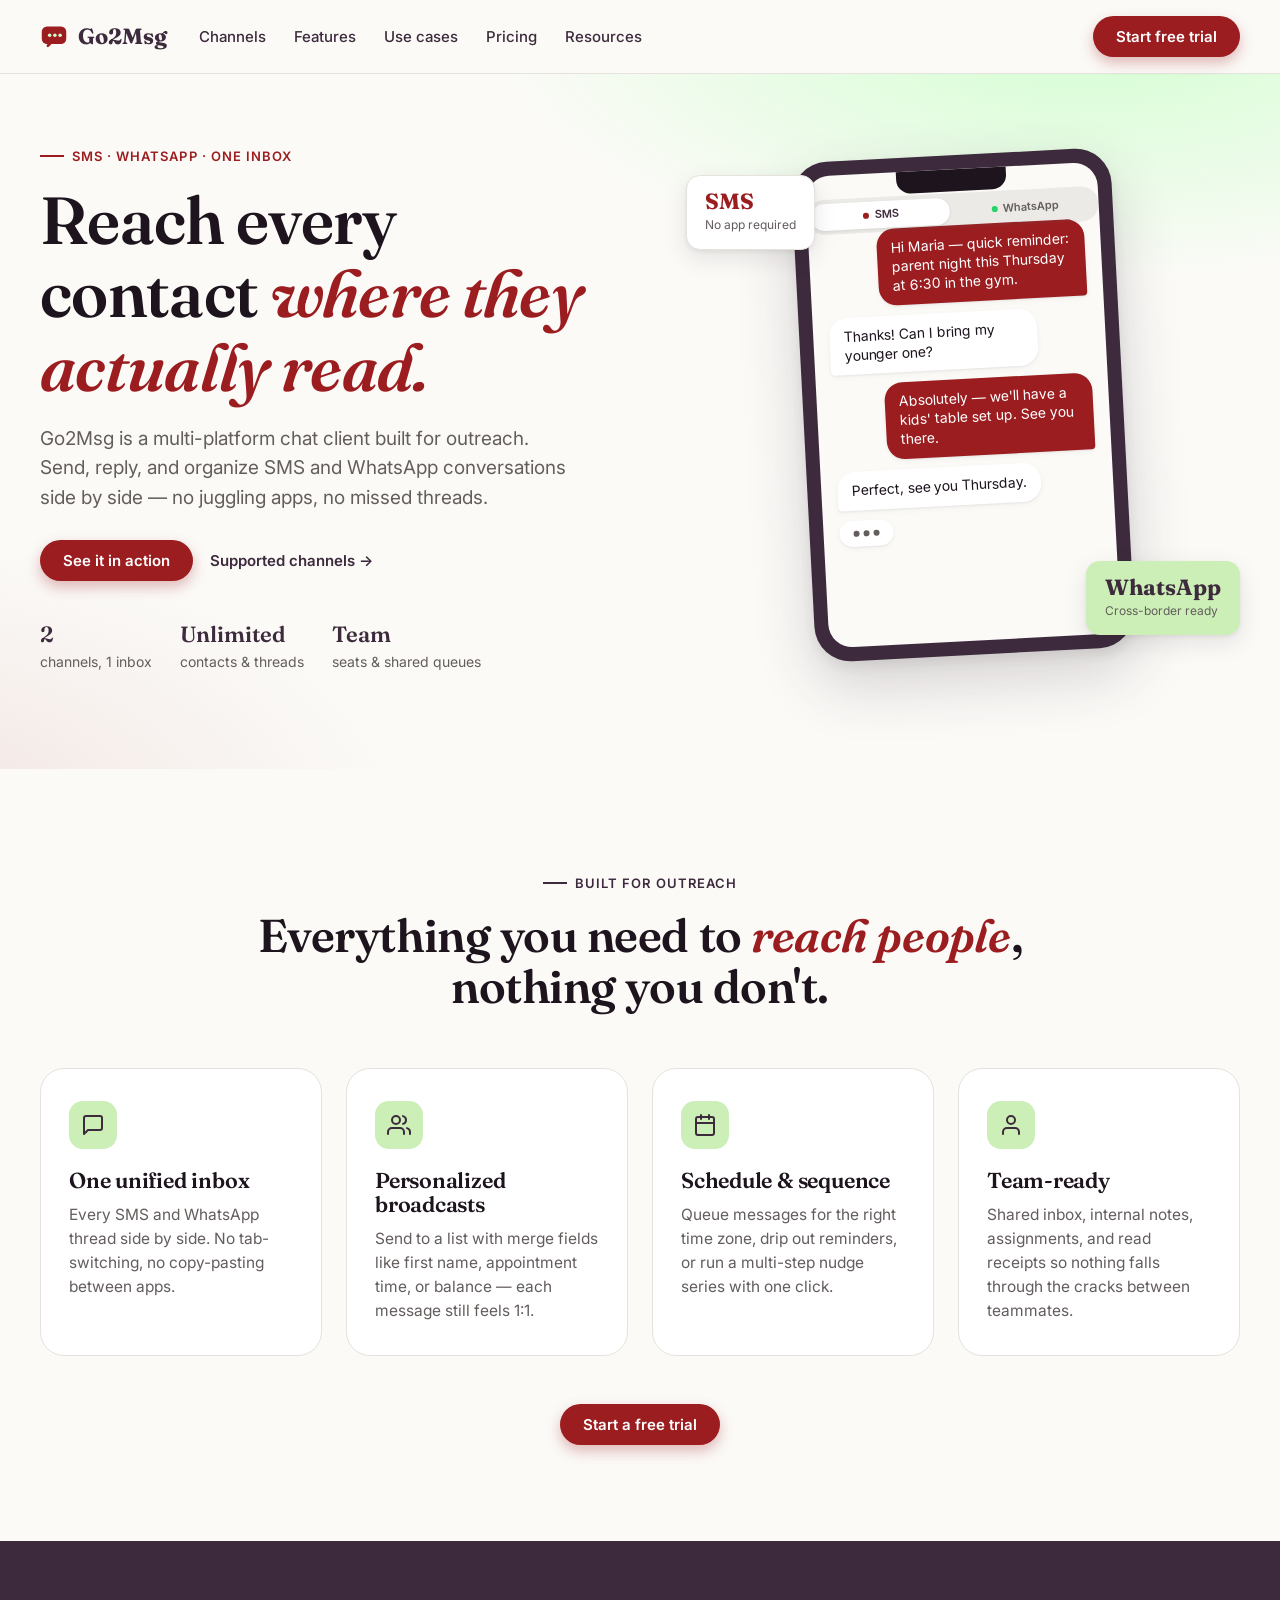
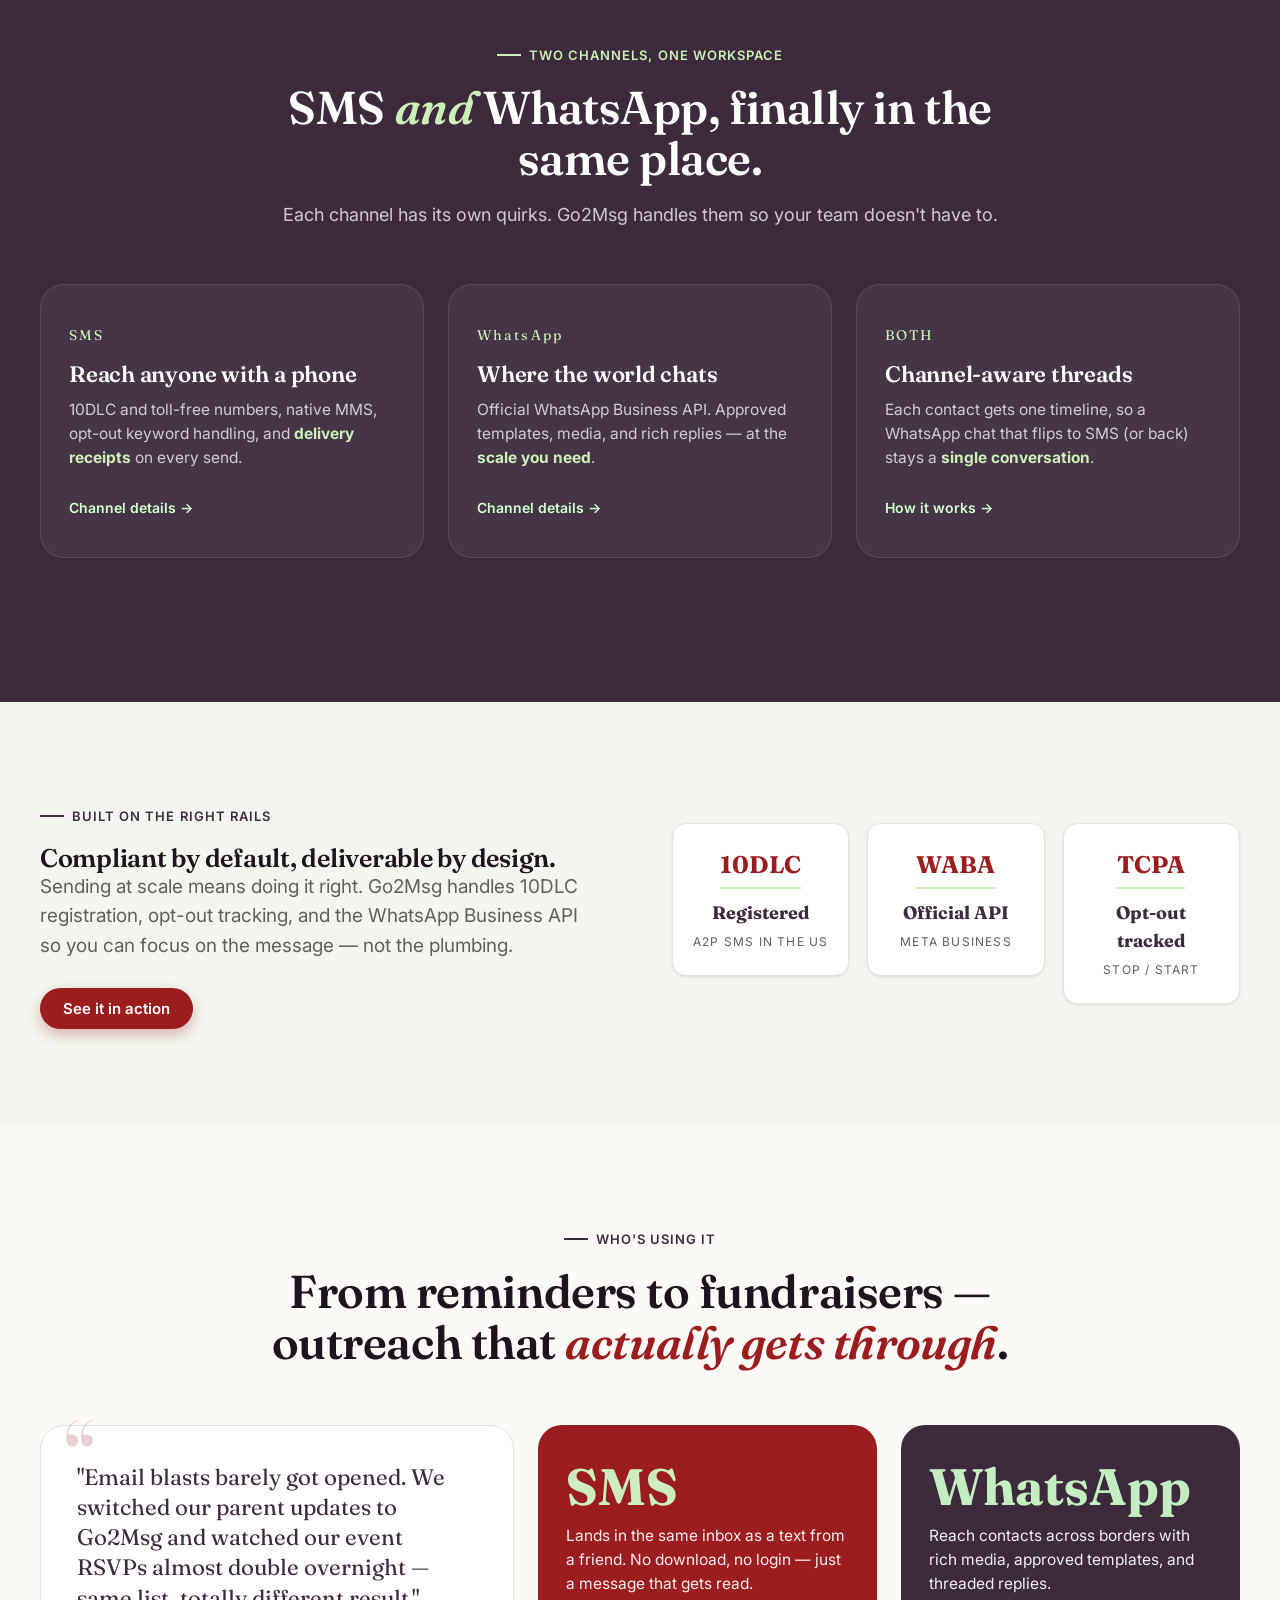
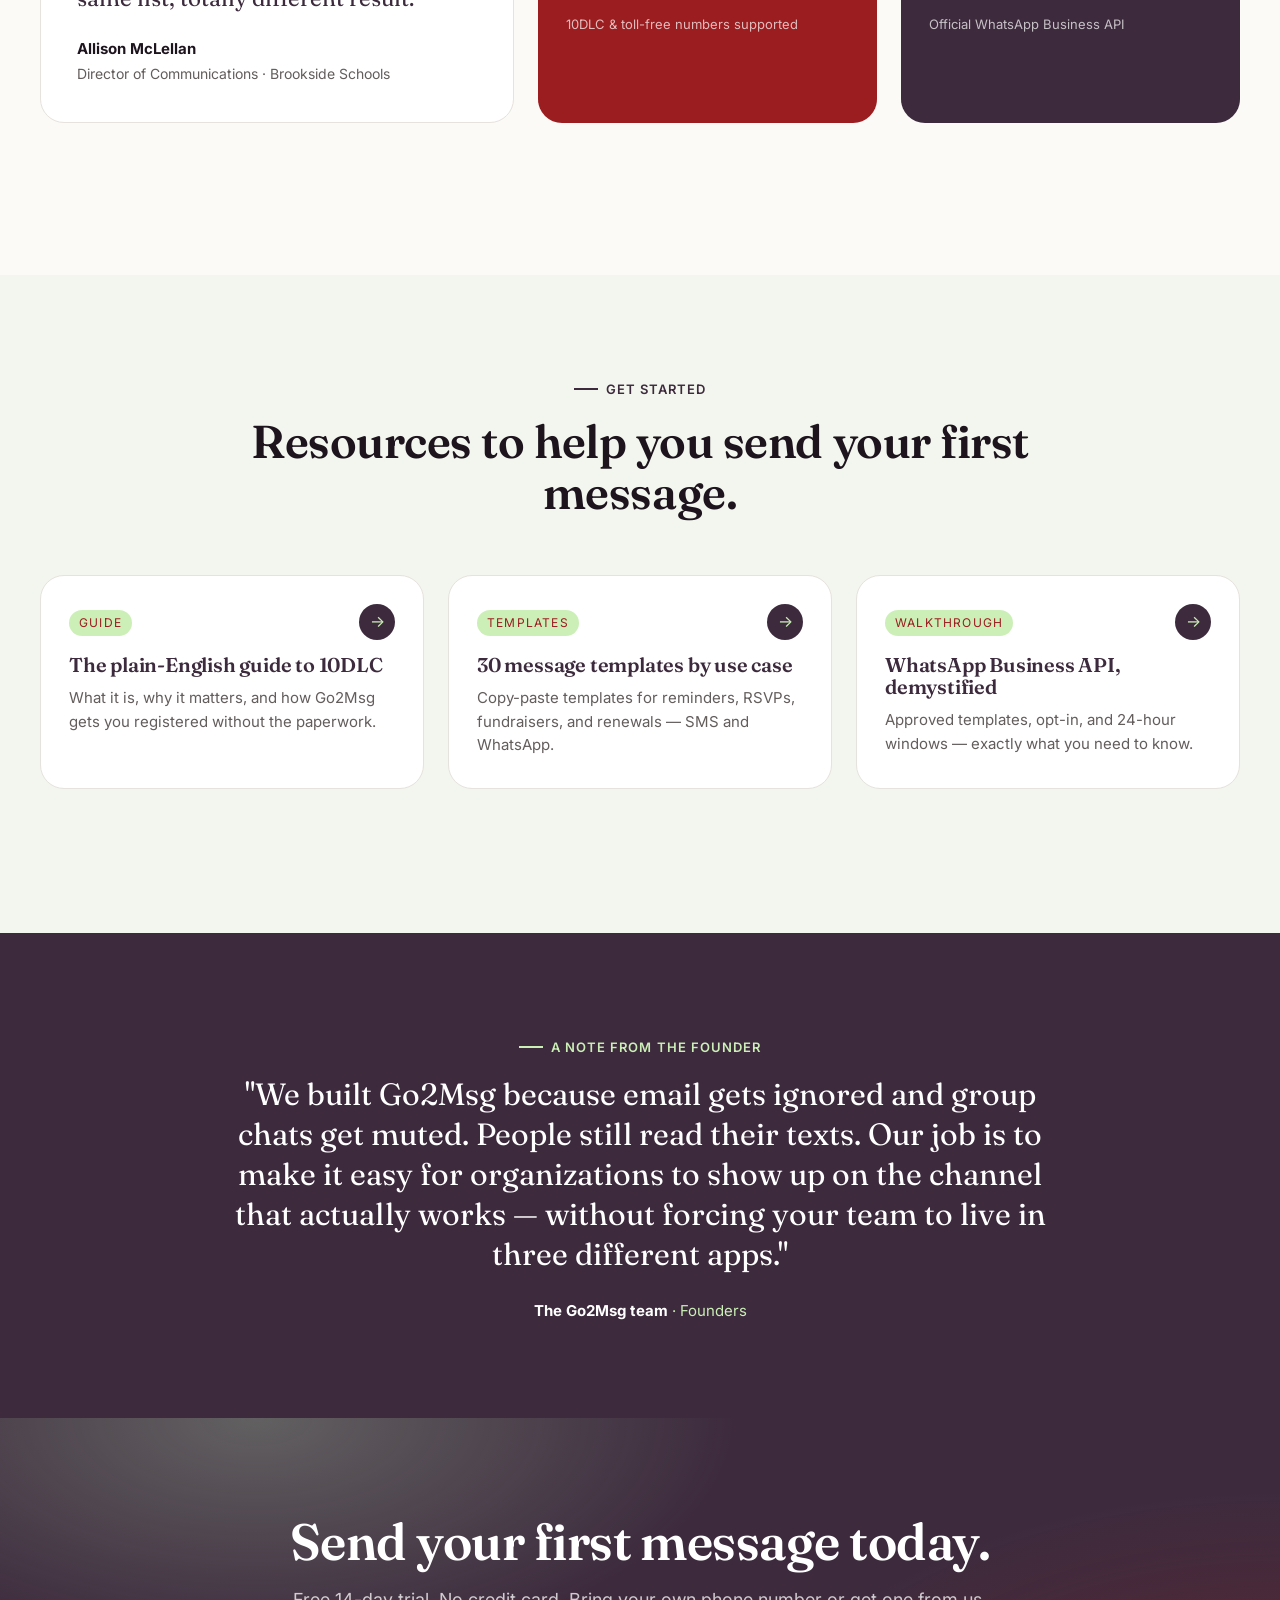
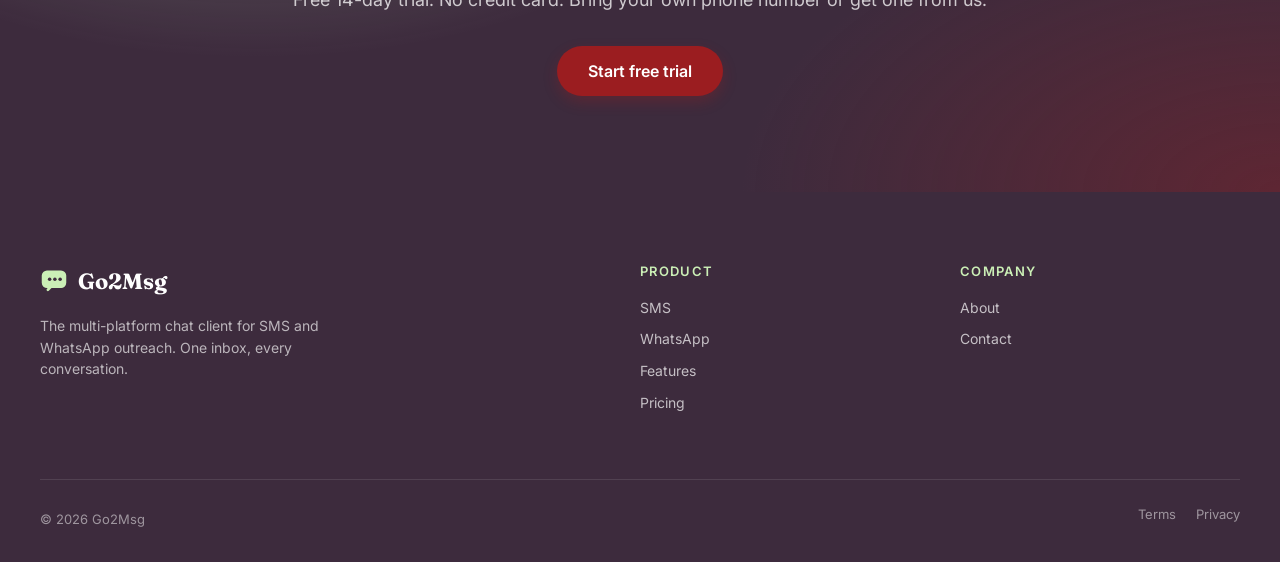
==== index.html @ c4b0f2f6 "Initial commit: Go2Msg marketing site Static one-page marketing site for Go2Msg, the multi-platform " ====
<!doctype html>
<html lang="en">
<head>
<meta charset="utf-8" />
<meta name="viewport" content="width=device-width,initial-scale=1" />
<title>Go2Msg — One inbox for SMS and WhatsApp outreach</title>
<meta name="description" content="Go2Msg is the multi-platform chat client for teams doing outreach over SMS and WhatsApp. Send, reply, and organize every conversation in one place." />
<link rel="preconnect" href="https://fonts.googleapis.com" />
<link rel="preconnect" href="https://fonts.gstatic.com" crossorigin />
<link href="https://fonts.googleapis.com/css2?family=Fraunces:opsz,wght@9..144,500;9..144,600;9..144,700&family=Inter:wght@400;500;600;700&display=swap" rel="stylesheet" />
<link rel="stylesheet" href="styles.css" />
</head>
<body>

<!-- ======================= HEADER ======================= -->
<header class="site-header">
  <div class="container header-row">
    <a href="#" class="brand" aria-label="Go2Msg home">
      <svg width="28" height="28" viewBox="0 0 32 32" aria-hidden="true">
        <rect x="2" y="4" width="28" height="20" rx="6" fill="var(--deep-crimson)"/>
        <path d="M9 26l4-4h11" fill="none" stroke="var(--deep-crimson)" stroke-width="3" stroke-linecap="round" stroke-linejoin="round"/>
        <circle cx="11" cy="14" r="2" fill="var(--tea-green-2)"/>
        <circle cx="17" cy="14" r="2" fill="var(--tea-green-2)"/>
        <circle cx="23" cy="14" r="2" fill="var(--tea-green-2)"/>
      </svg>
      <span>Go2Msg</span>
    </a>

    <nav class="primary-nav" aria-label="Primary">
      <ul>
        <li><a href="#channels">Channels</a></li>
        <li><a href="#features">Features</a></li>
        <li><a href="#use-cases">Use cases</a></li>
        <li><a href="#plans">Pricing</a></li>
        <li><a href="#resources">Resources</a></li>
      </ul>
    </nav>

    <div class="header-actions">
      <a class="btn btn-primary" href="#demo">Start free trial</a>
    </div>
  </div>
</header>

<!-- ======================= HERO ======================= -->
<section class="hero">
  <div class="container hero-grid">
    <div class="hero-copy">
      <p class="eyebrow">SMS · WhatsApp · One inbox</p>
      <h1>Reach every contact <em>where they actually read.</em></h1>
      <p class="lede">Go2Msg is a multi-platform chat client built for outreach. Send, reply, and organize SMS and WhatsApp conversations side by side — no juggling apps, no missed threads.</p>
      <div class="hero-cta">
        <a class="btn btn-primary" href="#demo">See it in action</a>
        <a class="btn btn-link" href="#channels">Supported channels →</a>
      </div>
      <ul class="hero-trust">
        <li><strong>2</strong> channels, 1 inbox</li>
        <li><strong>Unlimited</strong> contacts &amp; threads</li>
        <li><strong>Team</strong> seats &amp; shared queues</li>
      </ul>
    </div>

    <div class="hero-art" aria-hidden="true">
      <div class="phone-mock">
        <div class="channel-tabs">
          <span class="ch-tab active"><i class="dot sms"></i>SMS</span>
          <span class="ch-tab"><i class="dot wa"></i>WhatsApp</span>
        </div>
        <div class="phone-screen">
          <div class="chat-row chat-us">Hi Maria — quick reminder: parent night this Thursday at 6:30 in the gym.</div>
          <div class="chat-row chat-them">Thanks! Can I bring my younger one?</div>
          <div class="chat-row chat-us">Absolutely — we'll have a kids' table set up. See you there.</div>
          <div class="chat-row chat-them">Perfect, see you Thursday.</div>
          <div class="typing"><span></span><span></span><span></span></div>
        </div>
      </div>
      <div class="float-card card-stat">
        <span class="stat-num">SMS</span>
        <span class="stat-label">No app required</span>
      </div>
      <div class="float-card card-stat alt">
        <span class="stat-num">WhatsApp</span>
        <span class="stat-label">Cross-border ready</span>
      </div>
    </div>
  </div>
</section>

<!-- ======================= SOLUTION OVERVIEW ======================= -->
<section class="section" id="features">
  <div class="container">
    <header class="section-head">
      <p class="eyebrow eyebrow-dark">Built for outreach</p>
      <h2>Everything you need to <em>reach people</em>, nothing you don't.</h2>
    </header>

    <div class="card-grid four">
      <article class="feature-card">
        <div class="icon-tile"><svg viewBox="0 0 24 24" width="24" height="24" fill="none" stroke="currentColor" stroke-width="2" stroke-linecap="round" stroke-linejoin="round"><path d="M21 15a2 2 0 0 1-2 2H7l-4 4V5a2 2 0 0 1 2-2h14a2 2 0 0 1 2 2z"/></svg></div>
        <h3>One unified inbox</h3>
        <p>Every SMS and WhatsApp thread side by side. No tab-switching, no copy-pasting between apps.</p>
      </article>

      <article class="feature-card">
        <div class="icon-tile"><svg viewBox="0 0 24 24" width="24" height="24" fill="none" stroke="currentColor" stroke-width="2" stroke-linecap="round" stroke-linejoin="round"><path d="M17 21v-2a4 4 0 0 0-4-4H5a4 4 0 0 0-4 4v2"/><circle cx="9" cy="7" r="4"/><path d="M23 21v-2a4 4 0 0 0-3-3.87"/><path d="M16 3.13a4 4 0 0 1 0 7.75"/></svg></div>
        <h3>Personalized broadcasts</h3>
        <p>Send to a list with merge fields like first name, appointment time, or balance — each message still feels 1:1.</p>
      </article>

      <article class="feature-card">
        <div class="icon-tile"><svg viewBox="0 0 24 24" width="24" height="24" fill="none" stroke="currentColor" stroke-width="2" stroke-linecap="round" stroke-linejoin="round"><rect x="3" y="4" width="18" height="18" rx="2"/><path d="M16 2v4M8 2v4M3 10h18"/></svg></div>
        <h3>Schedule &amp; sequence</h3>
        <p>Queue messages for the right time zone, drip out reminders, or run a multi-step nudge series with one click.</p>
      </article>

      <article class="feature-card">
        <div class="icon-tile"><svg viewBox="0 0 24 24" width="24" height="24" fill="none" stroke="currentColor" stroke-width="2" stroke-linecap="round" stroke-linejoin="round"><path d="M20 21v-2a4 4 0 0 0-4-4H8a4 4 0 0 0-4 4v2"/><circle cx="12" cy="7" r="4"/></svg></div>
        <h3>Team-ready</h3>
        <p>Shared inbox, internal notes, assignments, and read receipts so nothing falls through the cracks between teammates.</p>
      </article>
    </div>

    <div class="center"><a class="btn btn-primary" href="#demo">Start a free trial</a></div>
  </div>
</section>

<!-- ======================= CHANNELS ======================= -->
<section class="section section-dark" id="channels">
  <div class="container">
    <header class="section-head light">
      <p class="eyebrow eyebrow-light">Two channels, one workspace</p>
      <h2>SMS <em>and</em> WhatsApp, finally in the same place.</h2>
      <p class="section-sub">Each channel has its own quirks. Go2Msg handles them so your team doesn't have to.</p>
    </header>

    <div class="card-grid three">
      <article class="dark-card">
        <span class="dark-num">SMS</span>
        <h3>Reach anyone with a phone</h3>
        <p>10DLC and toll-free numbers, native MMS, opt-out keyword handling, and <strong>delivery receipts</strong> on every send.</p>
        <a class="dark-link" href="#">Channel details →</a>
      </article>
      <article class="dark-card">
        <span class="dark-num">WhatsApp</span>
        <h3>Where the world chats</h3>
        <p>Official WhatsApp Business API. Approved templates, media, and rich replies — at the <strong>scale you need</strong>.</p>
        <a class="dark-link" href="#">Channel details →</a>
      </article>
      <article class="dark-card">
        <span class="dark-num">BOTH</span>
        <h3>Channel-aware threads</h3>
        <p>Each contact gets one timeline, so a WhatsApp chat that flips to SMS (or back) stays a <strong>single conversation</strong>.</p>
        <a class="dark-link" href="#">How it works →</a>
      </article>
    </div>
  </div>
</section>

<!-- ======================= COMPLIANCE / TRUST ======================= -->
<section class="section section-soft">
  <div class="container proof-grid">
    <div>
      <p class="eyebrow eyebrow-dark">Built on the right rails</p>
      <h2>Compliant by default, deliverable by design.</h2>
      <p class="lede">Sending at scale means doing it right. Go2Msg handles 10DLC registration, opt-out tracking, and the WhatsApp Business API so you can focus on the message — not the plumbing.</p>
      <a class="btn btn-primary" href="#demo">See it in action</a>
    </div>
    <ul class="badges" aria-label="Compliance and infrastructure">
      <li><div class="badge"><span>10DLC</span><strong>Registered</strong><em>A2P SMS in the US</em></div></li>
      <li><div class="badge"><span>WABA</span><strong>Official API</strong><em>Meta Business</em></div></li>
      <li><div class="badge"><span>TCPA</span><strong>Opt-out tracked</strong><em>STOP / START</em></div></li>
    </ul>
  </div>
</section>

<!-- ======================= USE CASES ======================= -->
<section class="section" id="use-cases">
  <div class="container">
    <header class="section-head">
      <p class="eyebrow eyebrow-dark">Who's using it</p>
      <h2>From reminders to fundraisers — outreach that <em>actually gets through</em>.</h2>
    </header>

    <div class="quote-grid">
      <figure class="quote-feature">
        <blockquote>"Email blasts barely got opened. We switched our parent updates to Go2Msg and watched our event RSVPs almost double overnight — same list, totally different result."</blockquote>
        <figcaption>
          <strong>Allison McLellan</strong>
          <span>Director of Communications · Brookside Schools</span>
        </figcaption>
      </figure>

      <div class="stat-tile crimson">
        <p class="big">SMS</p>
        <p>Lands in the same inbox as a text from a friend. No download, no login — just a message that gets read.</p>
        <cite>10DLC &amp; toll-free numbers supported</cite>
      </div>

      <div class="stat-tile violet">
        <p class="big">WhatsApp</p>
        <p>Reach contacts across borders with rich media, approved templates, and threaded replies.</p>
        <cite>Official WhatsApp Business API</cite>
      </div>
    </div>

  </div>
</section>

<!-- ======================= RESOURCES ======================= -->
<section class="section section-soft" id="resources">
  <div class="container">
    <header class="section-head">
      <p class="eyebrow eyebrow-dark">Get started</p>
      <h2>Resources to help you send your first message.</h2>
    </header>

    <div class="card-grid three">
      <a class="resource-card" href="#">
        <span class="tag">Guide</span>
        <h3>The plain-English guide to 10DLC</h3>
        <p>What it is, why it matters, and how Go2Msg gets you registered without the paperwork.</p>
        <span class="arrow">→</span>
      </a>
      <a class="resource-card" href="#">
        <span class="tag">Templates</span>
        <h3>30 message templates by use case</h3>
        <p>Copy-paste templates for reminders, RSVPs, fundraisers, and renewals — SMS and WhatsApp.</p>
        <span class="arrow">→</span>
      </a>
      <a class="resource-card" href="#">
        <span class="tag">Walkthrough</span>
        <h3>WhatsApp Business API, demystified</h3>
        <p>Approved templates, opt-in, and 24-hour windows — exactly what you need to know.</p>
        <span class="arrow">→</span>
      </a>
    </div>
  </div>
</section>

<!-- ======================= FOUNDER NOTE ======================= -->
<section class="section section-dark">
  <div class="container ceo-grid">
    <div class="ceo-copy">
      <p class="eyebrow eyebrow-light">A note from the founder</p>
      <blockquote class="ceo-quote">"We built Go2Msg because email gets ignored and group chats get muted. People still read their texts. Our job is to make it easy for organizations to show up on the channel that actually works — without forcing your team to live in three different apps."</blockquote>
      <p class="ceo-attr"><strong>The Go2Msg team</strong> · Founders</p>
    </div>
  </div>
</section>

<!-- ======================= FINAL CTA ======================= -->
<section class="cta-band" id="demo">
  <div class="container cta-inner">
    <h2>Send your first message today.</h2>
    <p>Free 14-day trial. No credit card. Bring your own phone number or get one from us.</p>
    <a class="btn btn-primary btn-lg" href="#">Start free trial</a>
  </div>
</section>

<!-- ======================= FOOTER ======================= -->
<footer class="site-footer" id="plans">
  <div class="container footer-grid">
    <div class="footer-brand">
      <div class="brand">
        <svg width="28" height="28" viewBox="0 0 32 32" aria-hidden="true">
          <rect x="2" y="4" width="28" height="20" rx="6" fill="var(--tea-green)"/>
          <path d="M9 26l4-4h11" fill="none" stroke="var(--tea-green)" stroke-width="3" stroke-linecap="round" stroke-linejoin="round"/>
          <circle cx="11" cy="14" r="2" fill="var(--midnight-violet)"/>
          <circle cx="17" cy="14" r="2" fill="var(--midnight-violet)"/>
          <circle cx="23" cy="14" r="2" fill="var(--midnight-violet)"/>
        </svg>
        <span>Go2Msg</span>
      </div>
      <p>The multi-platform chat client for SMS and WhatsApp outreach. One inbox, every conversation.</p>
    </div>

    <div>
      <h5>Product</h5>
      <ul>
        <li><a href="#channels">SMS</a></li>
        <li><a href="#channels">WhatsApp</a></li>
        <li><a href="#features">Features</a></li>
        <li><a href="#plans">Pricing</a></li>
      </ul>
    </div>

    <div>
      <h5>Company</h5>
      <ul>
        <li><a href="#">About</a></li>
        <li><a href="#">Contact</a></li>
      </ul>
    </div>
  </div>

  <div class="container legal-row">
    <p>© 2026 Go2Msg</p>
    <ul>
      <li><a href="terms.html">Terms</a></li>
      <li><a href="privacy.html">Privacy</a></li>
    </ul>
  </div>
</footer>

</body>
</html>
---- styles.css ----
/* ============================================================
   Go2Msg — palette
   ============================================================ */
:root {
  --deep-crimson:    #9b1d20;
  --midnight-violet: #3d2b3d;
  --charcoal:        #635d5c;
  --tea-green:       #cbefb6;
  --tea-green-2:     #d0ffce;

  --ink:        #1d141d;
  --paper:      #fbfaf7;
  --paper-soft: #f3f6ee;
  --line:       #e6e2dd;

  --shadow-sm: 0 1px 2px rgba(29,20,29,.06), 0 2px 6px rgba(29,20,29,.04);
  --shadow-md: 0 8px 24px rgba(29,20,29,.10), 0 2px 4px rgba(29,20,29,.06);
  --shadow-lg: 0 24px 60px rgba(61,43,61,.20), 0 6px 12px rgba(29,20,29,.08);

  --radius-sm: 8px;
  --radius:    14px;
  --radius-lg: 24px;
}

/* ============================================================
   Reset / base
   ============================================================ */
*, *::before, *::after { box-sizing: border-box; }
html { scroll-behavior: smooth; }
body {
  margin: 0;
  font-family: 'Inter', system-ui, -apple-system, Segoe UI, Roboto, sans-serif;
  font-size: 17px;
  line-height: 1.55;
  color: var(--ink);
  background: var(--paper);
  -webkit-font-smoothing: antialiased;
}
h1, h2, h3, h4, h5 {
  font-family: 'Fraunces', Georgia, serif;
  font-weight: 600;
  letter-spacing: -0.01em;
  line-height: 1.1;
  margin: 0;
}
h1 em, h2 em { font-style: italic; color: var(--deep-crimson); }
.section-dark h1 em, .section-dark h2 em { color: var(--tea-green); }
p { margin: 0; }
a { color: inherit; text-decoration: none; }
img { max-width: 100%; display: block; }
ul { list-style: none; padding: 0; margin: 0; }

.container {
  width: min(1200px, 100% - 48px);
  margin-inline: auto;
}

.center { text-align: center; }

/* ============================================================
   Buttons
   ============================================================ */
.btn {
  display: inline-flex;
  align-items: center;
  justify-content: center;
  gap: 8px;
  padding: 12px 22px;
  border-radius: 999px;
  font-weight: 600;
  font-size: 15px;
  line-height: 1;
  transition: transform .15s ease, background .15s ease, color .15s ease, box-shadow .15s ease;
  border: 1px solid transparent;
  cursor: pointer;
  white-space: nowrap;
}
.btn-primary {
  background: var(--deep-crimson);
  color: #fff;
  box-shadow: 0 6px 14px rgba(155,29,32,.30);
}
.btn-primary:hover { transform: translateY(-1px); box-shadow: 0 10px 22px rgba(155,29,32,.36); }
.btn-outline {
  border-color: var(--midnight-violet);
  color: var(--midnight-violet);
  background: transparent;
}
.btn-outline:hover { background: var(--midnight-violet); color: #fff; }
.btn-ghost {
  background: transparent;
  color: var(--midnight-violet);
}
.btn-ghost:hover { background: rgba(61,43,61,.07); }
.btn-link {
  padding: 12px 4px;
  color: var(--midnight-violet);
  background: transparent;
  border-radius: 0;
}
.btn-link:hover { color: var(--deep-crimson); }
.btn-lg { padding: 16px 30px; font-size: 16px; }

/* ============================================================
   Header
   ============================================================ */
.site-header {
  position: sticky;
  top: 0;
  z-index: 50;
  background: rgba(251,250,247,.92);
  backdrop-filter: blur(12px);
  border-bottom: 1px solid var(--line);
}
.header-row {
  display: flex;
  align-items: center;
  gap: 32px;
  padding: 16px 0;
}
.brand {
  display: inline-flex;
  align-items: center;
  gap: 10px;
  font-family: 'Fraunces', Georgia, serif;
  font-weight: 700;
  font-size: 22px;
  color: var(--midnight-violet);
}
.primary-nav { flex: 1; }
.primary-nav ul {
  display: flex;
  gap: 28px;
}
.primary-nav a {
  font-size: 15px;
  font-weight: 500;
  color: var(--midnight-violet);
}
.primary-nav a:hover { color: var(--deep-crimson); }
.header-actions {
  display: flex;
  align-items: center;
  gap: 12px;
}
.header-actions .phone {
  font-size: 14px;
  color: var(--charcoal);
  font-weight: 500;
}
.header-actions .phone:hover { color: var(--deep-crimson); }

/* ============================================================
   Hero
   ============================================================ */
.hero {
  position: relative;
  padding: 64px 0 96px;
  background:
    radial-gradient(1100px 500px at 85% -10%, var(--tea-green-2) 0%, transparent 55%),
    radial-gradient(900px 500px at -10% 110%, rgba(155,29,32,.10) 0%, transparent 60%),
    var(--paper);
  overflow: hidden;
}
.hero-grid {
  display: grid;
  grid-template-columns: 1.05fr 1fr;
  gap: 64px;
  align-items: center;
}
.eyebrow {
  display: inline-flex;
  align-items: center;
  gap: 8px;
  font-size: 13px;
  font-weight: 600;
  letter-spacing: .08em;
  text-transform: uppercase;
  color: var(--deep-crimson);
  margin-bottom: 18px;
}
.eyebrow::before {
  content: "";
  width: 24px; height: 2px;
  background: var(--deep-crimson);
}
.eyebrow-dark { color: var(--midnight-violet); }
.eyebrow-dark::before { background: var(--midnight-violet); }
.eyebrow-light { color: var(--tea-green); }
.eyebrow-light::before { background: var(--tea-green); }

.hero h1 {
  font-size: clamp(2.4rem, 5.2vw, 4.4rem);
  margin-bottom: 20px;
}
.lede {
  font-size: 19px;
  color: var(--charcoal);
  max-width: 540px;
  margin-bottom: 28px;
}
.hero-cta {
  display: flex;
  flex-wrap: wrap;
  gap: 12px;
  margin-bottom: 36px;
}
.hero-trust {
  display: flex;
  gap: 28px;
  flex-wrap: wrap;
  color: var(--charcoal);
  font-size: 14px;
}
.hero-trust strong {
  display: block;
  color: var(--midnight-violet);
  font-family: 'Fraunces', Georgia, serif;
  font-size: 22px;
  font-weight: 600;
}

/* Hero artwork: phone mockup + floating stat cards */
.hero-art {
  position: relative;
  height: 520px;
}
.phone-mock {
  position: absolute;
  inset: 0;
  margin: auto;
  width: 320px;
  height: 500px;
  background: var(--midnight-violet);
  border-radius: 36px;
  padding: 14px;
  box-shadow: var(--shadow-lg);
  transform: rotate(-3deg);
}
.phone-mock::before {
  content: "";
  position: absolute;
  top: 14px; left: 50%;
  transform: translateX(-50%);
  width: 110px; height: 22px;
  background: var(--ink);
  border-radius: 0 0 14px 14px;
  z-index: 2;
}
.phone-screen {
  background: var(--paper);
  border-radius: 24px;
  height: 100%;
  padding: 56px 16px 16px;
  display: flex;
  flex-direction: column;
  gap: 10px;
  overflow: hidden;
  position: relative;
}
.channel-tabs {
  position: absolute;
  top: 38px;
  left: 14px;
  right: 14px;
  z-index: 3;
  display: flex;
  gap: 6px;
  padding: 4px;
  background: rgba(99,93,92,.10);
  border-radius: 999px;
  font-size: 11px;
  font-weight: 600;
}
.ch-tab {
  flex: 1;
  display: inline-flex;
  align-items: center;
  justify-content: center;
  gap: 6px;
  padding: 5px 10px;
  border-radius: 999px;
  color: var(--charcoal);
}
.ch-tab.active {
  background: #fff;
  color: var(--midnight-violet);
  box-shadow: 0 1px 3px rgba(29,20,29,.10);
}
.ch-tab .dot {
  width: 6px; height: 6px;
  border-radius: 50%;
  display: inline-block;
}
.ch-tab .dot.sms { background: var(--deep-crimson); }
.ch-tab .dot.wa  { background: #25d366; }
.chat-row {
  max-width: 80%;
  padding: 10px 14px;
  border-radius: 18px;
  font-size: 14px;
  line-height: 1.35;
  box-shadow: var(--shadow-sm);
}
.chat-them {
  align-self: flex-start;
  background: #fff;
  color: var(--ink);
  border-bottom-left-radius: 4px;
}
.chat-us {
  align-self: flex-end;
  background: var(--deep-crimson);
  color: #fff;
  border-bottom-right-radius: 4px;
}
.typing {
  align-self: flex-start;
  display: inline-flex;
  gap: 4px;
  padding: 10px 14px;
  background: #fff;
  border-radius: 18px;
  box-shadow: var(--shadow-sm);
}
.typing span {
  width: 6px; height: 6px;
  border-radius: 50%;
  background: var(--charcoal);
  animation: bounce 1.2s infinite ease-in-out;
}
.typing span:nth-child(2) { animation-delay: .15s; }
.typing span:nth-child(3) { animation-delay: .3s; }
@keyframes bounce {
  0%, 80%, 100% { transform: translateY(0); opacity: .4; }
  40%           { transform: translateY(-4px); opacity: 1; }
}

.float-card {
  position: absolute;
  background: #fff;
  border-radius: var(--radius);
  padding: 14px 18px;
  box-shadow: var(--shadow-md);
  border: 1px solid var(--line);
}
.card-stat { top: 30px; left: 0; }
.card-stat.alt { top: auto; bottom: 30px; right: 0; left: auto; background: var(--tea-green); border-color: transparent; }
.stat-num {
  display: block;
  font-family: 'Fraunces', Georgia, serif;
  font-size: 22px;
  font-weight: 700;
  color: var(--deep-crimson);
  line-height: 1;
}
.card-stat.alt .stat-num { color: var(--midnight-violet); }
.stat-label {
  font-size: 12px;
  color: var(--charcoal);
  display: block;
  margin-top: 4px;
}

/* ============================================================
   Generic sections
   ============================================================ */
.section { padding: 96px 0; }
.section-soft { background: var(--paper-soft); }
.section-dark {
  background: var(--midnight-violet);
  color: #f4eef4;
}
.section-dark .section-head h2,
.section-dark .section-sub { color: #fff; }
.section-head {
  max-width: 820px;
  margin: 0 auto 56px;
  text-align: center;
}
.section-head h2 {
  font-size: clamp(2rem, 3.6vw, 3rem);
  margin-bottom: 16px;
}
.section-head.light h2 { color: #fff; }
.section-sub {
  font-size: 18px;
  color: var(--charcoal);
}
.section-dark .section-sub { color: rgba(255,255,255,.75); }

/* ============================================================
   Card grids
   ============================================================ */
.card-grid {
  display: grid;
  gap: 24px;
  margin-bottom: 48px;
}
.card-grid.four  { grid-template-columns: repeat(4, 1fr); }
.card-grid.three { grid-template-columns: repeat(3, 1fr); }

.feature-card {
  background: #fff;
  border: 1px solid var(--line);
  border-radius: var(--radius-lg);
  padding: 32px 28px;
  transition: transform .2s ease, box-shadow .2s ease, border-color .2s ease;
}
.feature-card:hover {
  transform: translateY(-4px);
  box-shadow: var(--shadow-md);
  border-color: transparent;
}
.icon-tile {
  width: 48px; height: 48px;
  border-radius: 14px;
  background: var(--tea-green);
  color: var(--midnight-violet);
  display: grid; place-items: center;
  margin-bottom: 20px;
}
.feature-card h3 {
  font-size: 1.35rem;
  margin-bottom: 10px;
}
.feature-card p {
  color: var(--charcoal);
  font-size: 15.5px;
}

/* Dark cards (AI Employee) */
.dark-card {
  background: rgba(255,255,255,.05);
  border: 1px solid rgba(255,255,255,.10);
  border-radius: var(--radius-lg);
  padding: 36px 28px;
  position: relative;
}
.dark-num {
  font-family: 'Fraunces', Georgia, serif;
  font-size: 14px;
  color: var(--tea-green);
  letter-spacing: .15em;
}
.dark-card h3 {
  font-size: 1.4rem;
  margin: 14px 0 12px;
  color: #fff;
}
.dark-card p {
  color: rgba(255,255,255,.75);
  font-size: 15.5px;
  margin-bottom: 24px;
}
.dark-card p strong { color: var(--tea-green); }
.dark-link {
  color: var(--tea-green-2);
  font-weight: 600;
  font-size: 14px;
}
.dark-link:hover { color: #fff; }

/* ============================================================
   Social proof
   ============================================================ */
.proof-grid {
  display: grid;
  grid-template-columns: 1fr 1fr;
  gap: 64px;
  align-items: center;
}
.badges {
  display: grid;
  grid-template-columns: repeat(3, 1fr);
  gap: 18px;
}
.badge {
  background: #fff;
  border-radius: var(--radius);
  padding: 22px 18px;
  text-align: center;
  border: 1px solid var(--line);
  box-shadow: var(--shadow-sm);
}
.badge span {
  display: inline-block;
  font-family: 'Fraunces', Georgia, serif;
  font-weight: 700;
  font-size: 24px;
  color: var(--deep-crimson);
  border-bottom: 2px solid var(--tea-green);
  padding-bottom: 4px;
  margin-bottom: 10px;
}
.badge strong {
  display: block;
  font-family: 'Fraunces', Georgia, serif;
  font-size: 18px;
  color: var(--midnight-violet);
}
.badge em {
  font-style: normal;
  font-size: 12px;
  color: var(--charcoal);
  text-transform: uppercase;
  letter-spacing: .1em;
}

/* ============================================================
   Testimonials
   ============================================================ */
.quote-grid {
  display: grid;
  grid-template-columns: 1.4fr 1fr 1fr;
  gap: 24px;
  margin-bottom: 56px;
}
.quote-feature {
  margin: 0;
  background: #fff;
  border: 1px solid var(--line);
  border-radius: var(--radius-lg);
  padding: 36px;
  position: relative;
}
.quote-feature::before {
  content: "\201C";
  position: absolute;
  top: -16px; left: 24px;
  font-family: 'Fraunces', serif;
  font-size: 110px;
  line-height: 1;
  color: var(--deep-crimson);
  opacity: .2;
}
.quote-feature blockquote {
  margin: 0 0 24px;
  font-family: 'Fraunces', Georgia, serif;
  font-size: 1.4rem;
  line-height: 1.35;
  color: var(--midnight-violet);
}
.quote-feature figcaption strong {
  display: block;
  color: var(--ink);
  font-family: 'Inter', sans-serif;
  font-size: 15px;
}
.quote-feature figcaption span {
  color: var(--charcoal);
  font-size: 14px;
}
.stat-tile {
  border-radius: var(--radius-lg);
  padding: 36px 28px;
  color: #fff;
}
.stat-tile.crimson { background: var(--deep-crimson); }
.stat-tile.violet  { background: var(--midnight-violet); }
.stat-tile .big {
  font-family: 'Fraunces', Georgia, serif;
  font-size: 3.2rem;
  font-weight: 700;
  line-height: 1;
  margin-bottom: 12px;
  color: var(--tea-green-2);
}
.stat-tile p { font-size: 15.5px; opacity: .92; }
.stat-tile cite {
  display: block;
  font-style: normal;
  margin-top: 18px;
  font-size: 13px;
  opacity: .7;
}

.video-row {
  display: grid;
  grid-template-columns: repeat(4, 1fr);
  gap: 20px;
}
.video-card {
  display: block;
  border-radius: var(--radius);
  background: #fff;
  border: 1px solid var(--line);
  overflow: hidden;
  transition: transform .2s ease, box-shadow .2s ease;
}
.video-card:hover {
  transform: translateY(-3px);
  box-shadow: var(--shadow-md);
}
.thumb {
  aspect-ratio: 16/10;
  display: grid;
  place-items: center;
  position: relative;
}
.play {
  width: 48px; height: 48px;
  background: rgba(255,255,255,.92);
  color: var(--deep-crimson);
  border-radius: 50%;
  display: grid; place-items: center;
  font-size: 14px;
  padding-left: 3px;
  box-shadow: var(--shadow-md);
}
.play.big { width: 72px; height: 72px; font-size: 22px; }
.video-card h4 {
  font-family: 'Inter', sans-serif;
  font-size: 15px;
  font-weight: 600;
  margin: 16px 18px 4px;
}
.video-card p {
  color: var(--charcoal);
  font-size: 14px;
  margin: 0 18px 18px;
}

/* ============================================================
   Resources
   ============================================================ */
.resource-card {
  display: block;
  background: #fff;
  border: 1px solid var(--line);
  border-radius: var(--radius-lg);
  padding: 32px 28px;
  position: relative;
  transition: transform .2s ease, box-shadow .2s ease, border-color .2s ease;
}
.resource-card:hover {
  transform: translateY(-3px);
  box-shadow: var(--shadow-md);
  border-color: var(--deep-crimson);
}
.resource-card .tag {
  display: inline-block;
  font-size: 12px;
  letter-spacing: .1em;
  text-transform: uppercase;
  color: var(--deep-crimson);
  background: var(--tea-green);
  padding: 4px 10px;
  border-radius: 999px;
  margin-bottom: 18px;
}
.resource-card h3 {
  font-size: 1.25rem;
  margin-bottom: 10px;
  color: var(--midnight-violet);
}
.resource-card p {
  color: var(--charcoal);
  font-size: 15px;
}
.resource-card .arrow {
  position: absolute;
  top: 28px; right: 28px;
  width: 36px; height: 36px;
  border-radius: 50%;
  background: var(--midnight-violet);
  color: var(--tea-green);
  display: grid; place-items: center;
  font-size: 16px;
  transition: background .2s ease;
}
.resource-card:hover .arrow {
  background: var(--deep-crimson);
  color: #fff;
}

/* ============================================================
   CEO section
   ============================================================ */
.ceo-grid {
  max-width: 820px;
  margin: 0 auto;
  text-align: center;
}
.ceo-portrait {
  aspect-ratio: 4/5;
  border-radius: var(--radius-lg);
  background:
    radial-gradient(circle at 50% 35%, var(--tea-green-2) 0%, transparent 55%),
    linear-gradient(180deg, var(--deep-crimson), var(--midnight-violet));
  display: grid; place-items: center;
  box-shadow: var(--shadow-lg);
}
.ceo-quote {
  font-family: 'Fraunces', Georgia, serif;
  font-size: clamp(1.5rem, 2.4vw, 2rem);
  line-height: 1.3;
  margin: 0 0 24px;
  color: #fff;
}
.ceo-attr {
  color: var(--tea-green);
  font-size: 15px;
}
.ceo-attr strong { color: #fff; }

/* ============================================================
   Final CTA band
   ============================================================ */
.cta-band {
  background:
    radial-gradient(800px 400px at 20% 0%, rgba(208,255,206,.25), transparent 60%),
    radial-gradient(900px 500px at 100% 100%, rgba(155,29,32,.35), transparent 60%),
    var(--midnight-violet);
  color: #fff;
  padding: 96px 0;
  text-align: center;
}
.cta-inner h2 {
  font-size: clamp(2.2rem, 4vw, 3.4rem);
  margin-bottom: 16px;
  color: #fff;
}
.cta-inner p {
  font-size: 18px;
  color: rgba(255,255,255,.75);
  margin-bottom: 32px;
}

/* ============================================================
   Footer
   ============================================================ */
.site-footer {
  background: var(--midnight-violet);
  color: rgba(255,255,255,.7);
  padding: 72px 0 28px;
  font-size: 14px;
}
.footer-grid {
  display: grid;
  grid-template-columns: 2fr 1fr 1fr;
  gap: 40px;
  padding-bottom: 56px;
  border-bottom: 1px solid rgba(255,255,255,.10);
}
.footer-brand .brand { color: #fff; }
.footer-brand p {
  margin-top: 14px;
  max-width: 280px;
  color: rgba(255,255,255,.65);
}
.social {
  display: flex;
  gap: 10px;
  margin-top: 20px;
}
.social a {
  width: 34px; height: 34px;
  border-radius: 50%;
  background: rgba(255,255,255,.08);
  display: grid; place-items: center;
  font-size: 12px;
  font-weight: 600;
  color: #fff;
  transition: background .15s ease;
}
.social a:hover { background: var(--deep-crimson); }
.site-footer h5 {
  font-family: 'Inter', sans-serif;
  font-size: 13px;
  font-weight: 600;
  color: var(--tea-green);
  letter-spacing: .1em;
  text-transform: uppercase;
  margin-bottom: 18px;
}
.site-footer ul li { margin-bottom: 10px; }
.site-footer ul a:hover { color: #fff; }
.legal-row {
  display: flex;
  align-items: center;
  justify-content: space-between;
  padding-top: 24px;
  flex-wrap: wrap;
  gap: 16px;
  font-size: 13px;
  color: rgba(255,255,255,.5);
}
.legal-row ul {
  display: flex;
  flex-wrap: wrap;
  gap: 20px;
}
.legal-row a:hover { color: #fff; }

/* ============================================================
   Legal pages (terms / privacy)
   ============================================================ */
.legal-page { background: var(--paper); }
.legal-hero {
  padding: 80px 0 32px;
  background:
    radial-gradient(800px 320px at 50% 0%, var(--tea-green-2) 0%, transparent 60%),
    var(--paper);
  text-align: center;
}
.legal-hero h1 {
  font-size: clamp(2.2rem, 4vw, 3.2rem);
  margin-bottom: 14px;
}
.legal-hero .legal-updated {
  font-size: 14px;
  color: var(--charcoal);
  letter-spacing: .04em;
}
.legal-shell {
  width: min(760px, 100% - 48px);
  margin: 0 auto;
  padding: 24px 0 96px;
}
.legal-notice {
  background: var(--tea-green);
  border-left: 4px solid var(--deep-crimson);
  border-radius: var(--radius);
  padding: 18px 22px;
  font-size: 15px;
  color: var(--midnight-violet);
  margin-bottom: 48px;
}
.legal-shell section { margin-bottom: 36px; }
.legal-shell section h2 {
  font-size: 1.45rem;
  color: var(--midnight-violet);
  margin: 0 0 14px;
}
.legal-shell section h3 {
  font-family: 'Inter', sans-serif;
  font-size: 1rem;
  font-weight: 600;
  color: var(--midnight-violet);
  margin: 18px 0 8px;
}
.legal-shell section p,
.legal-shell section li {
  color: var(--ink);
  font-size: 16px;
  line-height: 1.7;
  margin: 0 0 12px;
}
.legal-shell section ul {
  list-style: disc;
  padding-left: 22px;
}
.legal-shell section ul li { margin-bottom: 6px; }
.legal-shell a {
  color: var(--deep-crimson);
  text-decoration: underline;
  text-underline-offset: 3px;
}
.legal-shell a:hover { color: var(--midnight-violet); }
.legal-toc {
  background: #fff;
  border: 1px solid var(--line);
  border-radius: var(--radius);
  padding: 20px 24px;
  margin-bottom: 40px;
}
.legal-toc h2 {
  font-family: 'Inter', sans-serif;
  font-size: 13px;
  font-weight: 600;
  letter-spacing: .1em;
  text-transform: uppercase;
  color: var(--charcoal);
  margin: 0 0 12px;
}
.legal-toc ol {
  margin: 0;
  padding-left: 22px;
  columns: 2;
  column-gap: 32px;
}
.legal-toc li {
  font-size: 14.5px;
  margin-bottom: 4px;
}
@media (max-width: 640px) {
  .legal-toc ol { columns: 1; }
}

/* ============================================================
   Responsive
   ============================================================ */
@media (max-width: 1024px) {
  .card-grid.four  { grid-template-columns: repeat(2, 1fr); }
  .video-row       { grid-template-columns: repeat(2, 1fr); }
  .quote-grid      { grid-template-columns: 1fr 1fr; }
  .quote-feature   { grid-column: 1 / -1; }
  .footer-grid     { grid-template-columns: 1fr 1fr 1fr; }
  .footer-brand    { grid-column: 1 / -1; }
}

@media (max-width: 760px) {
  .header-row { flex-wrap: wrap; gap: 16px; }
  .primary-nav { order: 3; flex-basis: 100%; }
  .primary-nav ul { justify-content: center; flex-wrap: wrap; gap: 20px; }
  .header-actions .phone { display: none; }

  .hero { padding: 48px 0 72px; }
  .hero-grid     { grid-template-columns: 1fr; gap: 48px; }
  .hero-art      { height: 460px; }
  .section       { padding: 64px 0; }
  .section-head  { margin-bottom: 40px; }

  .card-grid.three,
  .card-grid.four  { grid-template-columns: 1fr; }
  .video-row       { grid-template-columns: 1fr; }
  .quote-grid      { grid-template-columns: 1fr; }
  .proof-grid      { grid-template-columns: 1fr; gap: 40px; }
  .footer-grid     { grid-template-columns: 1fr 1fr; }
}
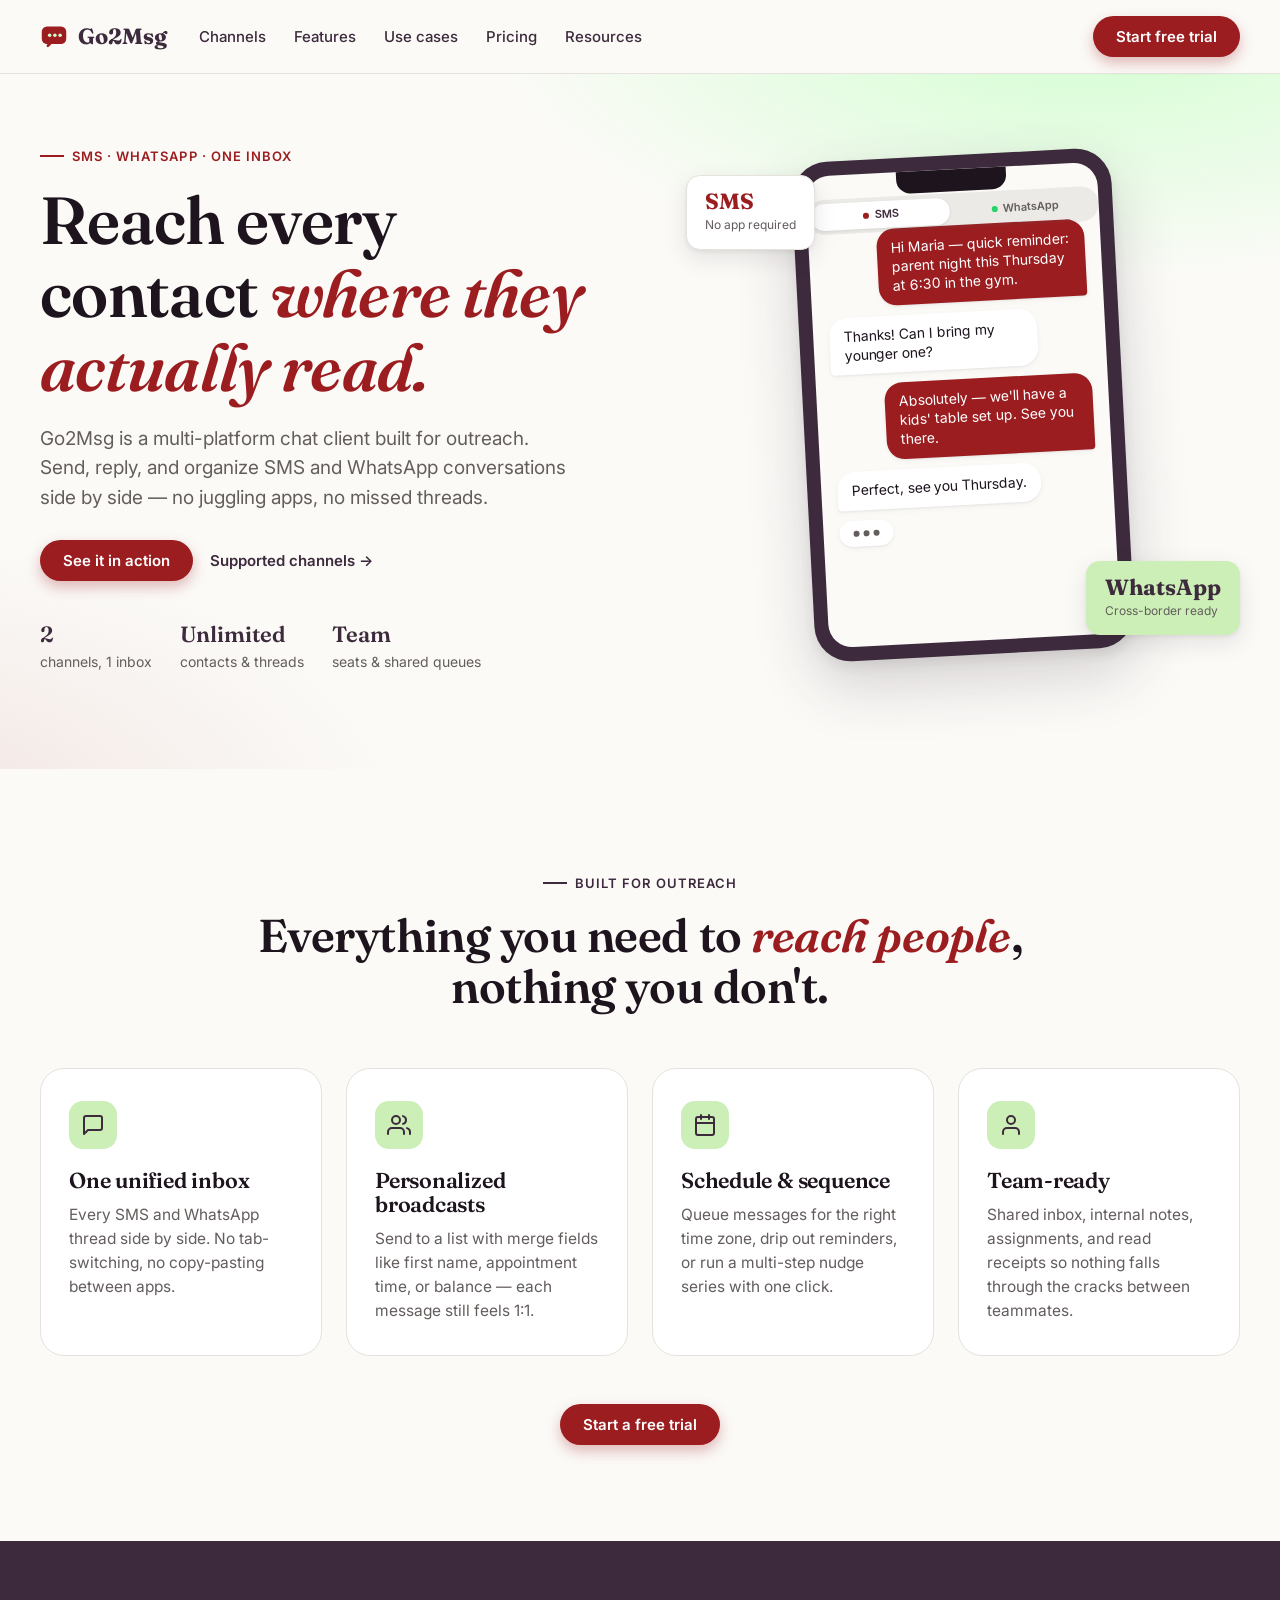
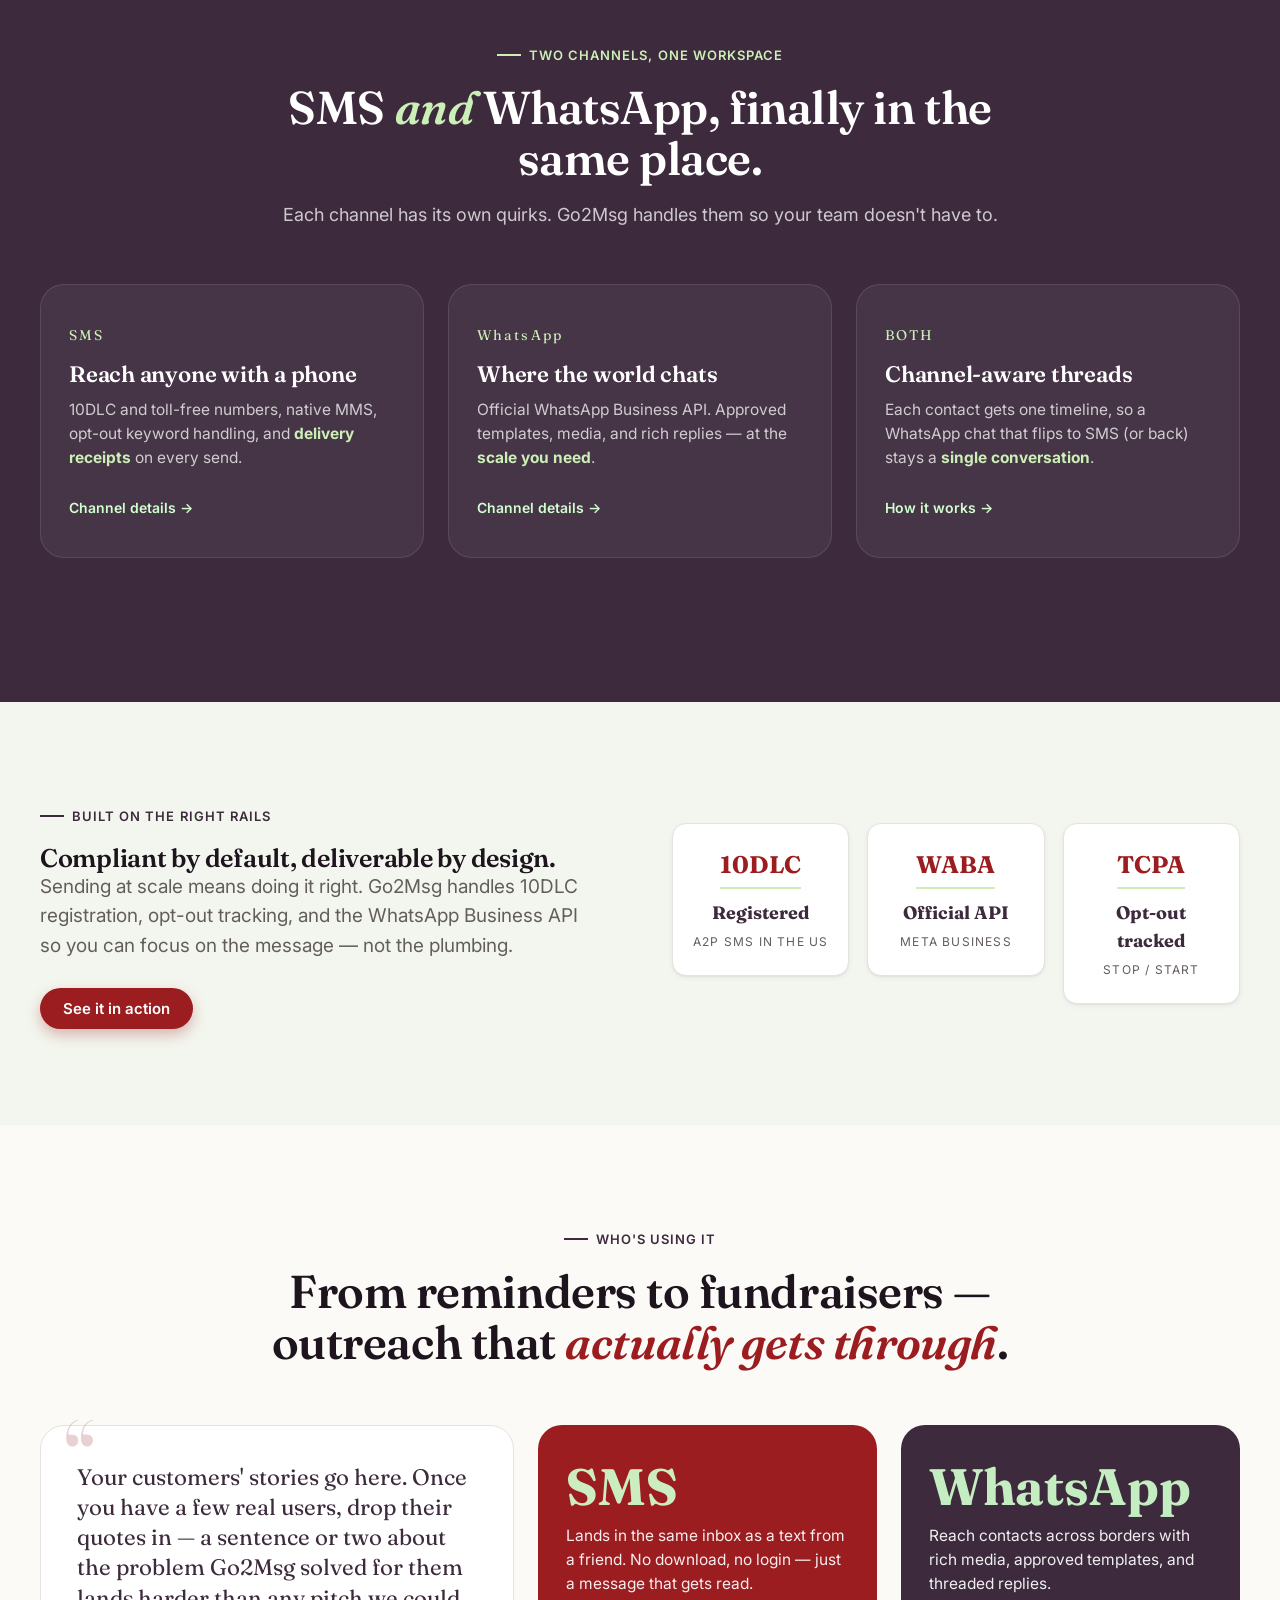
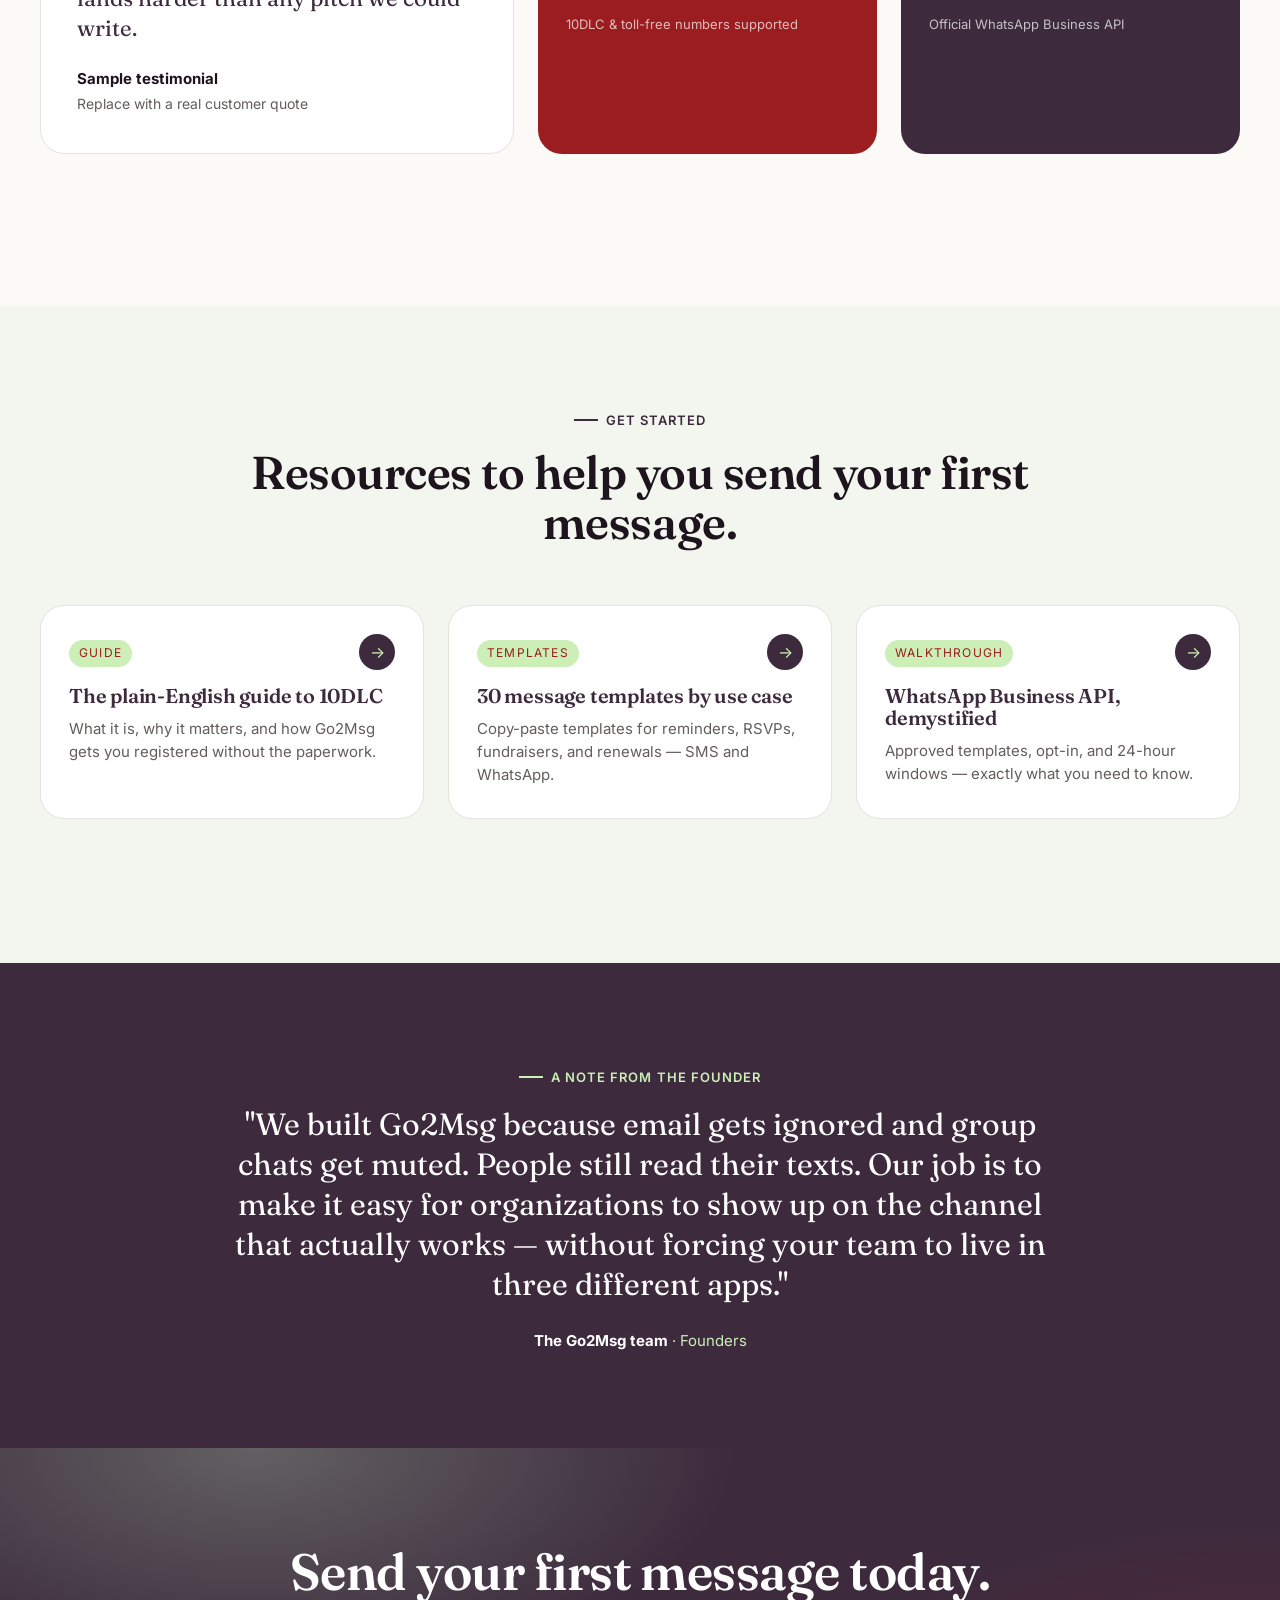
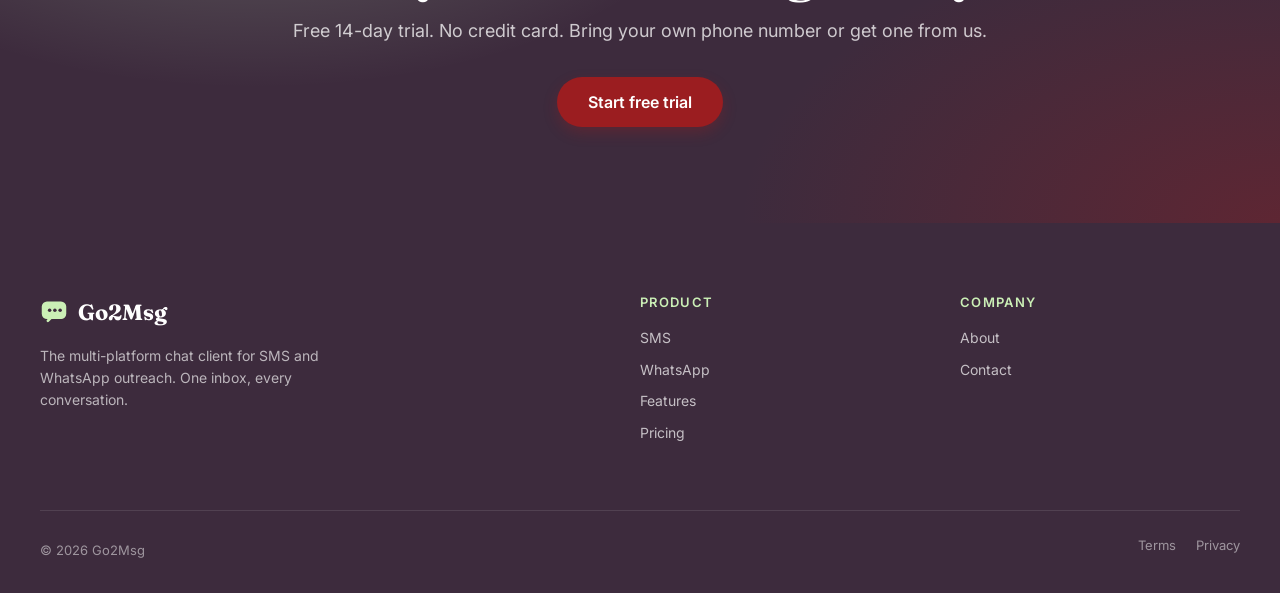
==== commit f558846d: "Update testimonial section with placeholder content for customer quotes" ====
--- a/index.html
+++ b/index.html
@@ -183,10 +183,10 @@
 
     <div class="quote-grid">
       <figure class="quote-feature">
-        <blockquote>"Email blasts barely got opened. We switched our parent updates to Go2Msg and watched our event RSVPs almost double overnight — same list, totally different result."</blockquote>
+        <blockquote>Your customers' stories go here. Once you have a few real users, drop their quotes in — a sentence or two about the problem Go2Msg solved for them lands harder than any pitch we could write.</blockquote>
         <figcaption>
-          <strong>Allison McLellan</strong>
-          <span>Director of Communications · Brookside Schools</span>
+          <strong>Sample testimonial</strong>
+          <span>Replace with a real customer quote</span>
         </figcaption>
       </figure>
 
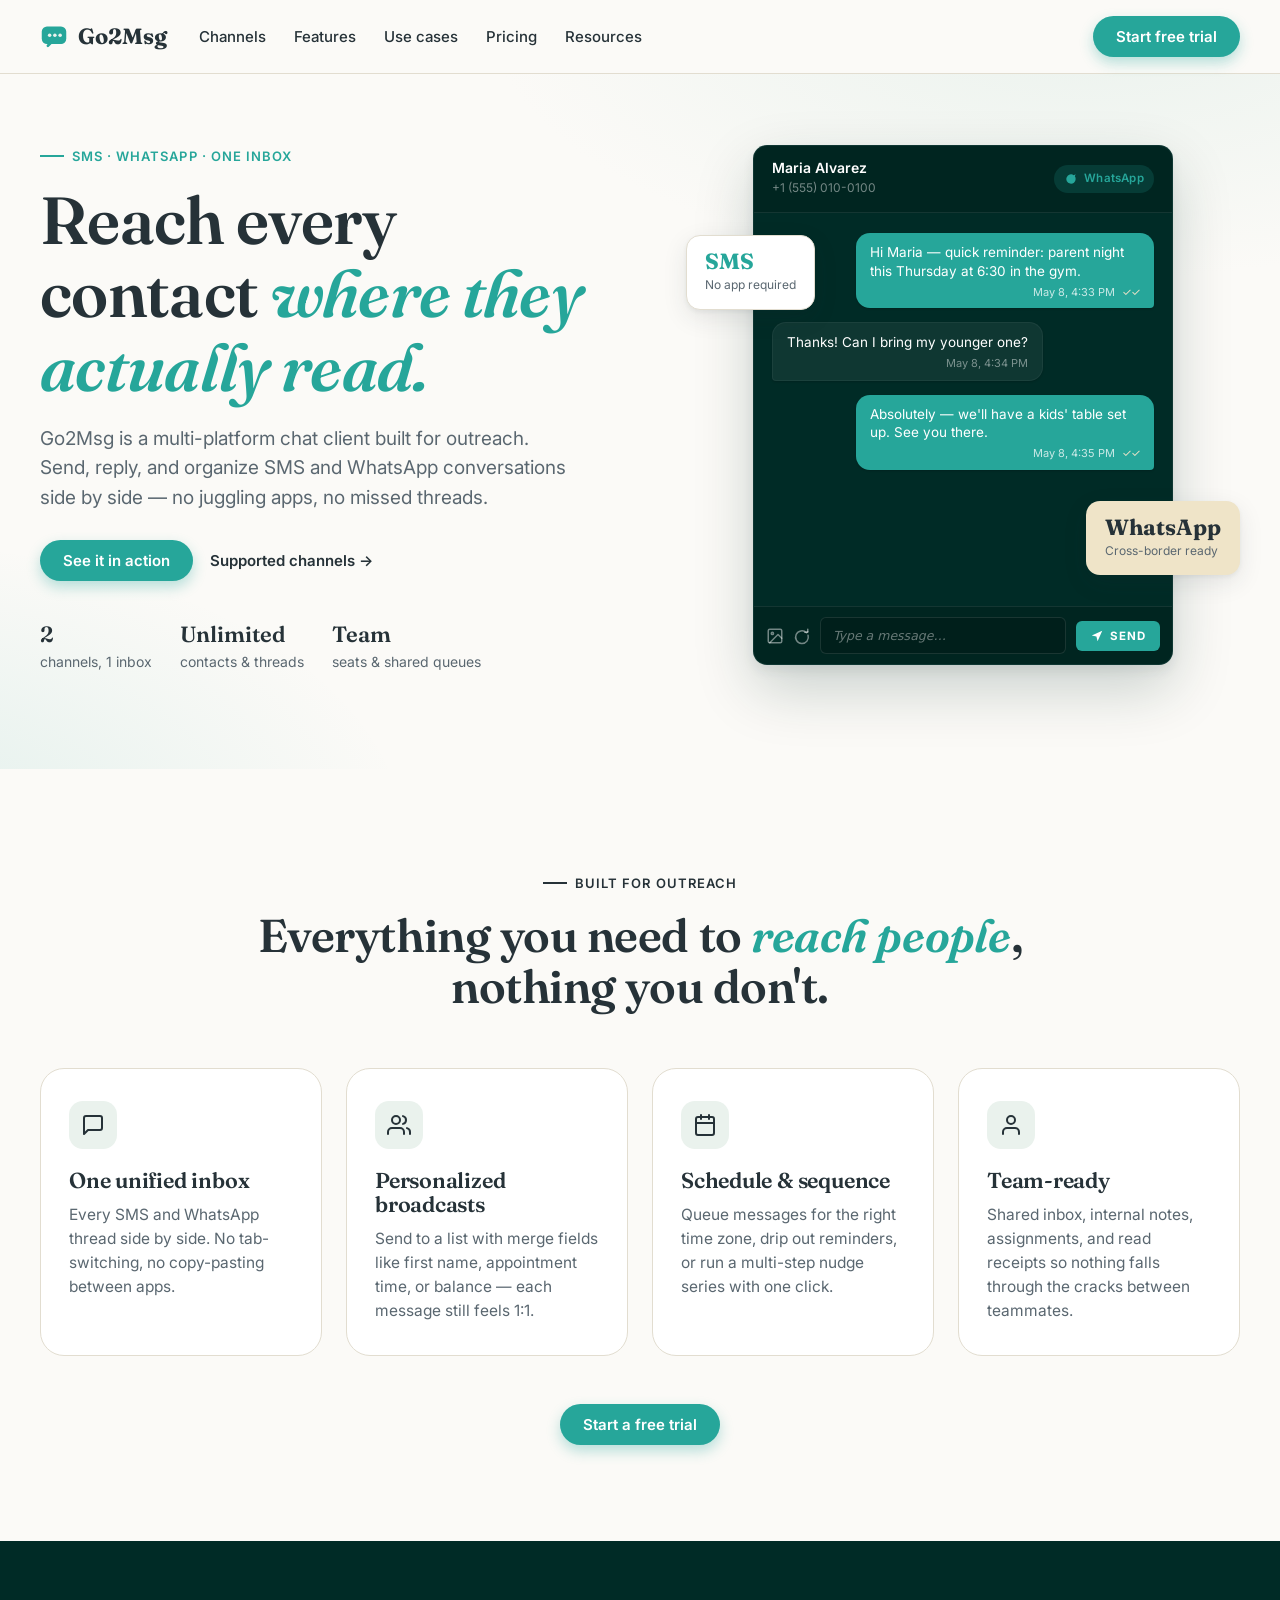
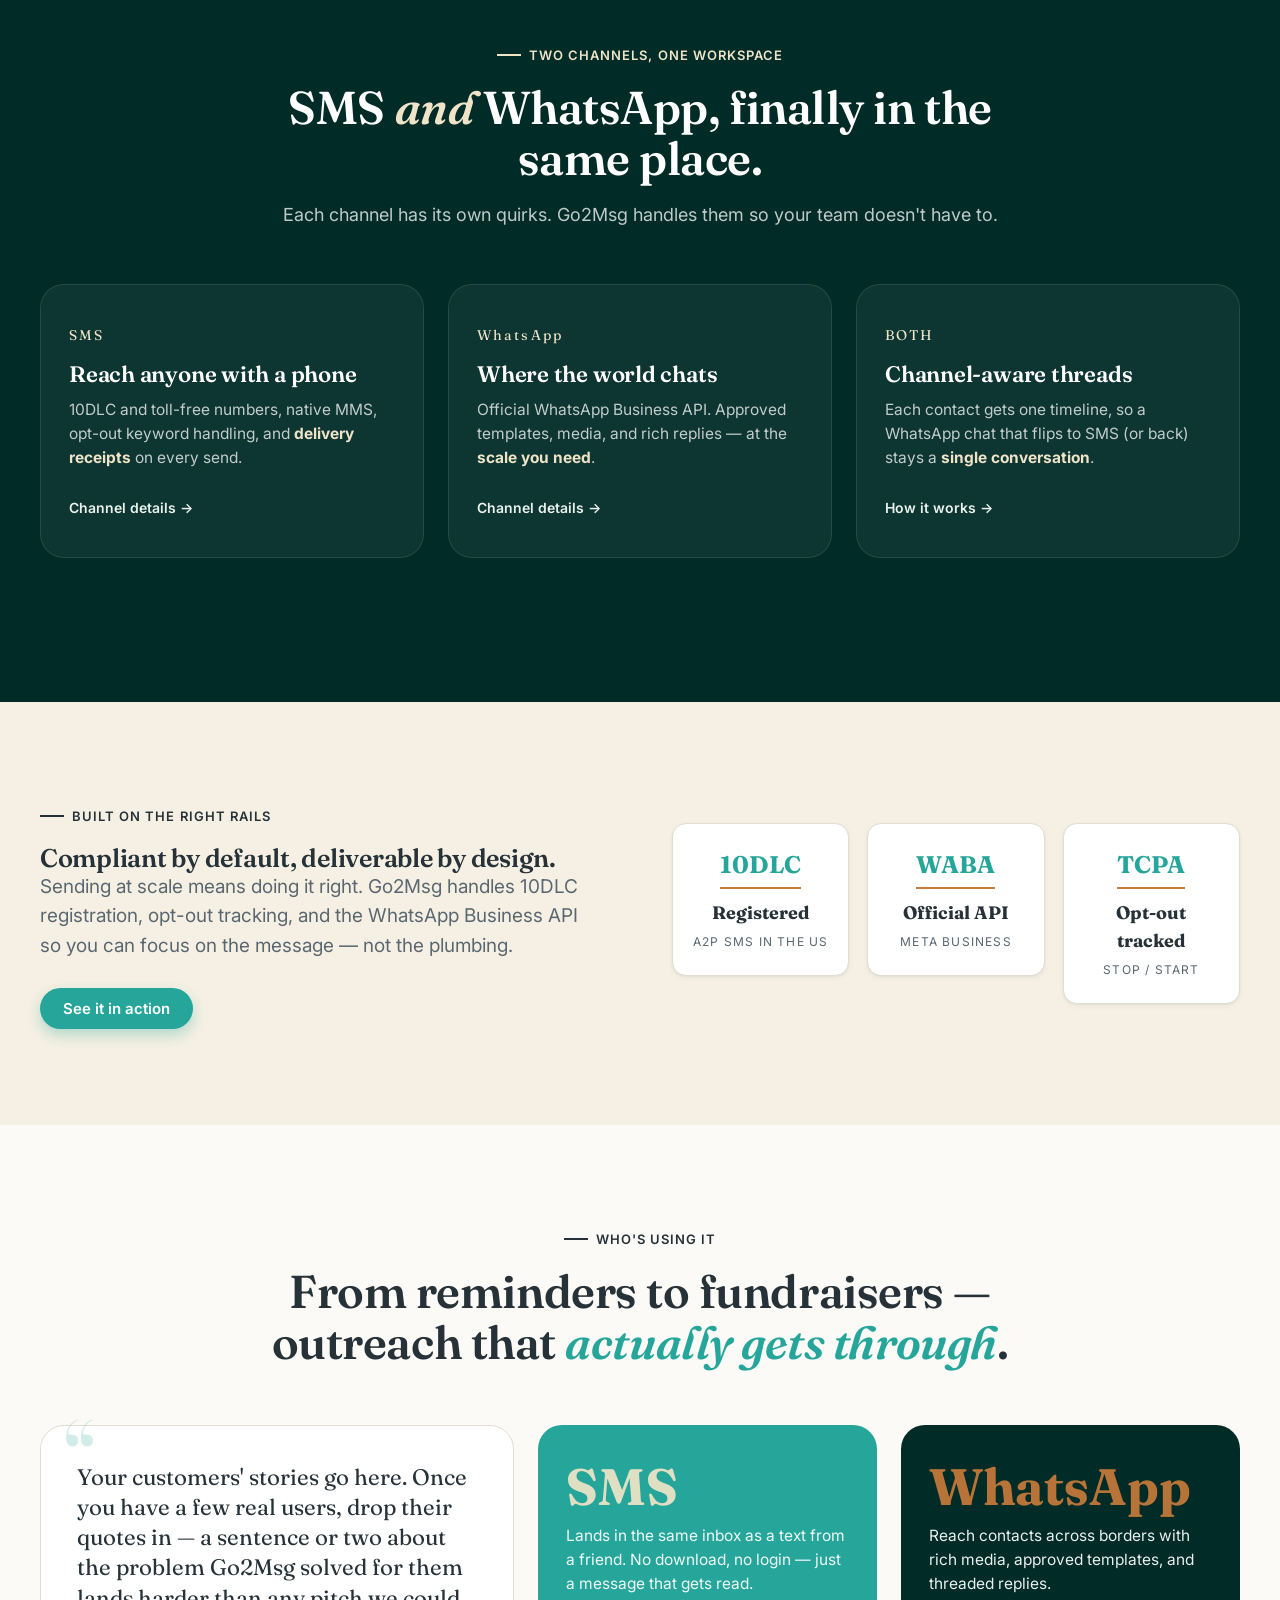
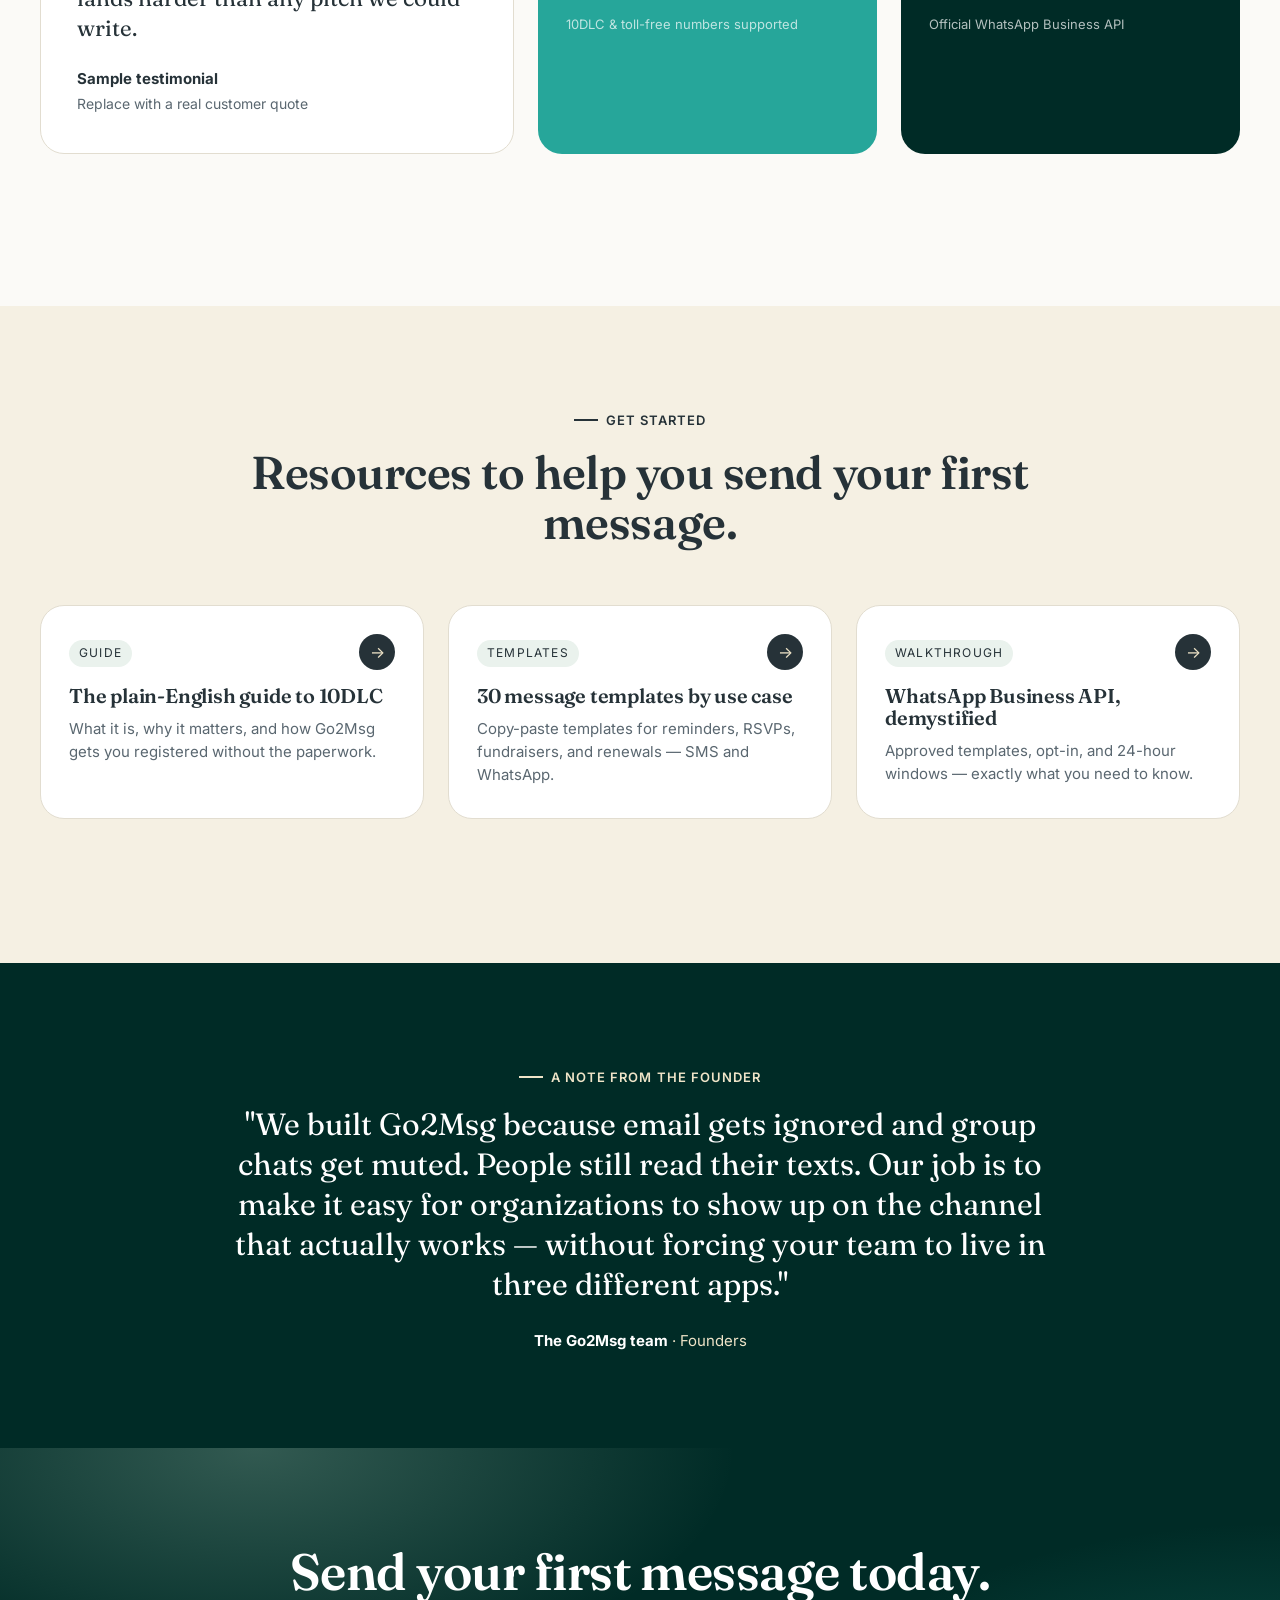
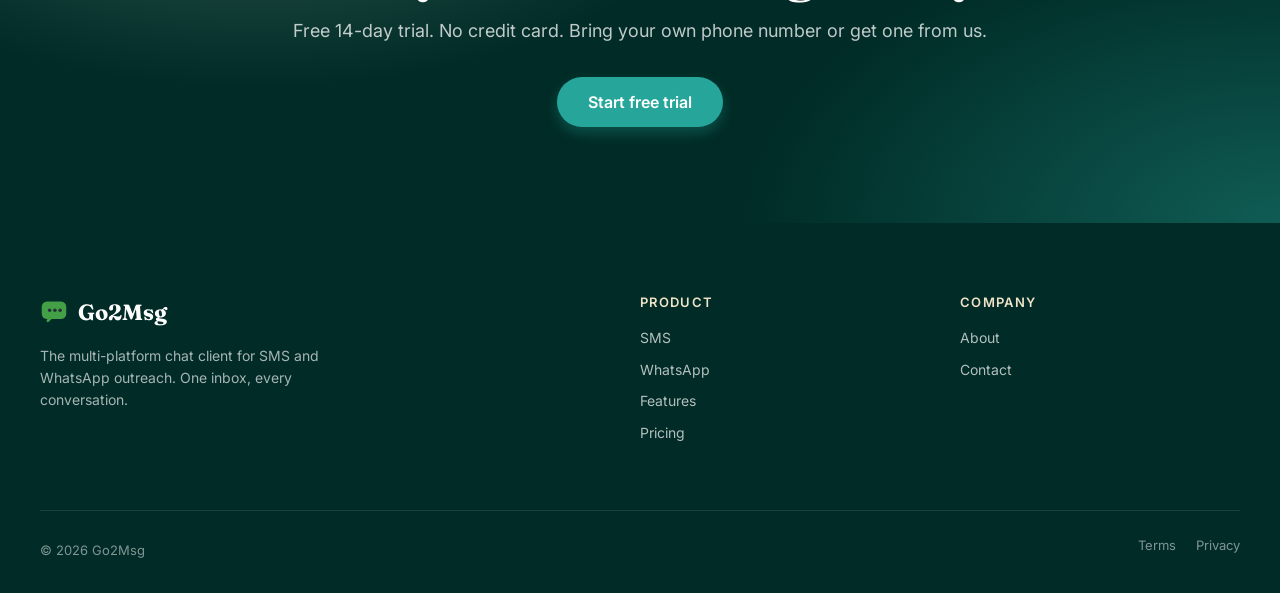
==== commit c1c34f66: "Revamp chat interface in index.html and styles.css for enhanced user experience" ====
--- a/index.html
+++ b/index.html
@@ -61,17 +61,41 @@
     </div>
 
     <div class="hero-art" aria-hidden="true">
-      <div class="phone-mock">
-        <div class="channel-tabs">
-          <span class="ch-tab active"><i class="dot sms"></i>SMS</span>
-          <span class="ch-tab"><i class="dot wa"></i>WhatsApp</span>
+      <div class="chat-window">
+        <div class="chat-header">
+          <div class="chat-contact">
+            <strong>Maria Alvarez</strong>
+            <span>+1 (555) 010-0100</span>
+          </div>
+          <span class="channel-chip">
+            <svg viewBox="0 0 24 24" width="14" height="14" fill="currentColor" aria-hidden="true"><path d="M20 12a8 8 0 1 1-3.3-6.4L20 4l-1.4 3.3A8 8 0 0 1 20 12z"/></svg>
+            WhatsApp
+          </span>
         </div>
-        <div class="phone-screen">
-          <div class="chat-row chat-us">Hi Maria — quick reminder: parent night this Thursday at 6:30 in the gym.</div>
-          <div class="chat-row chat-them">Thanks! Can I bring my younger one?</div>
-          <div class="chat-row chat-us">Absolutely — we'll have a kids' table set up. See you there.</div>
-          <div class="chat-row chat-them">Perfect, see you Thursday.</div>
-          <div class="typing"><span></span><span></span><span></span></div>
+        <div class="chat-body">
+          <div class="msg msg-us">
+            <p>Hi Maria — quick reminder: parent night this Thursday at 6:30 in the gym.</p>
+            <span class="msg-meta">May 8, 4:33 PM <span class="check">✓✓</span></span>
+          </div>
+          <div class="msg msg-them">
+            <p>Thanks! Can I bring my younger one?</p>
+            <span class="msg-meta">May 8, 4:34 PM</span>
+          </div>
+          <div class="msg msg-us">
+            <p>Absolutely — we'll have a kids' table set up. See you there.</p>
+            <span class="msg-meta">May 8, 4:35 PM <span class="check">✓✓</span></span>
+          </div>
+        </div>
+        <div class="chat-composer">
+          <div class="composer-icons">
+            <svg viewBox="0 0 24 24" width="18" height="18" fill="none" stroke="currentColor" stroke-width="2" stroke-linecap="round" stroke-linejoin="round" aria-hidden="true"><rect x="3" y="3" width="18" height="18" rx="2"/><circle cx="8.5" cy="8.5" r="1.5"/><path d="M21 15l-5-5L5 21"/></svg>
+            <svg viewBox="0 0 24 24" width="18" height="18" fill="none" stroke="currentColor" stroke-width="2" stroke-linecap="round" stroke-linejoin="round" aria-hidden="true"><path d="M21.4 11.05a8.5 8.5 0 1 1-2.04-3.41L21 6"/><path d="M21 3v4h-4"/></svg>
+          </div>
+          <div class="composer-input">Type a message…</div>
+          <button class="composer-send" type="button">
+            <svg viewBox="0 0 24 24" width="14" height="14" fill="currentColor" aria-hidden="true"><path d="M3 11l18-8-8 18-2-8-8-2z"/></svg>
+            SEND
+          </button>
         </div>
       </div>
       <div class="float-card card-stat">
--- a/styles.css
+++ b/styles.css
@@ -2,20 +2,23 @@
    Go2Msg — palette
    ============================================================ */
 :root {
-  --deep-crimson:    #9b1d20;
-  --midnight-violet: #3d2b3d;
-  --charcoal:        #635d5c;
-  --tea-green:       #cbefb6;
-  --tea-green-2:     #d0ffce;
-
-  --ink:        #1d141d;
+  --deep-crimson:    #26a69a;   /* primary brand · teal */
+  --midnight-violet: #263238;   /* dark heading/text · charcoal */
+  --bg-deep:         #002b26;   /* dark section background · deep teal */
+  --charcoal:        #5a6770;   /* muted body text · derived mid-gray */
+  --tea-green:       #43a047;   /* secondary brand · green (use sparingly) */
+  --tea-green-2:     #eaf2ed;   /* pastel · soft mint-tinted off-white */
+  --cream:           #efe4c8;   /* warm cream · dark-section text accents */
+  --amber:           #c87b3a;   /* warm pop · small highlights, complements teal */
+
+  --ink:        #263238;
   --paper:      #fbfaf7;
-  --paper-soft: #f3f6ee;
-  --line:       #e6e2dd;
-
-  --shadow-sm: 0 1px 2px rgba(29,20,29,.06), 0 2px 6px rgba(29,20,29,.04);
-  --shadow-md: 0 8px 24px rgba(29,20,29,.10), 0 2px 4px rgba(29,20,29,.06);
-  --shadow-lg: 0 24px 60px rgba(61,43,61,.20), 0 6px 12px rgba(29,20,29,.08);
+  --paper-soft: #f5f0e3;   /* warm cream tint for soft sections */
+  --line:       #e2ddd0;   /* warm-tinted divider */
+
+  --shadow-sm: 0 1px 2px rgba(38,50,56,.06), 0 2px 6px rgba(38,50,56,.04);
+  --shadow-md: 0 8px 24px rgba(38,50,56,.10), 0 2px 4px rgba(38,50,56,.06);
+  --shadow-lg: 0 24px 60px rgba(0,43,38,.20), 0 6px 12px rgba(38,50,56,.08);
 
   --radius-sm: 8px;
   --radius:    14px;
@@ -44,7 +47,7 @@
   margin: 0;
 }
 h1 em, h2 em { font-style: italic; color: var(--deep-crimson); }
-.section-dark h1 em, .section-dark h2 em { color: var(--tea-green); }
+.section-dark h1 em, .section-dark h2 em { color: var(--cream); }
 p { margin: 0; }
 a { color: inherit; text-decoration: none; }
 img { max-width: 100%; display: block; }
@@ -78,9 +81,9 @@
 .btn-primary {
   background: var(--deep-crimson);
   color: #fff;
-  box-shadow: 0 6px 14px rgba(155,29,32,.30);
-}
-.btn-primary:hover { transform: translateY(-1px); box-shadow: 0 10px 22px rgba(155,29,32,.36); }
+  box-shadow: 0 6px 14px rgba(38,166,154,.32);
+}
+.btn-primary:hover { transform: translateY(-1px); box-shadow: 0 10px 22px rgba(38,166,154,.40); }
 .btn-outline {
   border-color: var(--midnight-violet);
   color: var(--midnight-violet);
@@ -91,7 +94,7 @@
   background: transparent;
   color: var(--midnight-violet);
 }
-.btn-ghost:hover { background: rgba(61,43,61,.07); }
+.btn-ghost:hover { background: rgba(38,50,56,.07); }
 .btn-link {
   padding: 12px 4px;
   color: var(--midnight-violet);
@@ -158,7 +161,7 @@
   padding: 64px 0 96px;
   background:
     radial-gradient(1100px 500px at 85% -10%, var(--tea-green-2) 0%, transparent 55%),
-    radial-gradient(900px 500px at -10% 110%, rgba(155,29,32,.10) 0%, transparent 60%),
+    radial-gradient(900px 500px at -10% 110%, rgba(38,166,154,.12) 0%, transparent 60%),
     var(--paper);
   overflow: hidden;
 }
@@ -186,8 +189,8 @@
 }
 .eyebrow-dark { color: var(--midnight-violet); }
 .eyebrow-dark::before { background: var(--midnight-violet); }
-.eyebrow-light { color: var(--tea-green); }
-.eyebrow-light::before { background: var(--tea-green); }
+.eyebrow-light { color: var(--cream); }
+.eyebrow-light::before { background: var(--cream); }
 
 .hero h1 {
   font-size: clamp(2.4rem, 5.2vw, 4.4rem);
@@ -225,116 +228,134 @@
   position: relative;
   height: 520px;
 }
-.phone-mock {
+/* Hero artwork: chat-window mock matching the real product UI */
+.chat-window {
   position: absolute;
   inset: 0;
   margin: auto;
-  width: 320px;
-  height: 500px;
-  background: var(--midnight-violet);
-  border-radius: 36px;
-  padding: 14px;
+  width: 100%;
+  max-width: 420px;
+  height: 100%;
+  background: var(--bg-deep);
+  border: 1px solid rgba(255,255,255,.06);
+  border-radius: 14px;
   box-shadow: var(--shadow-lg);
-  transform: rotate(-3deg);
-}
-.phone-mock::before {
-  content: "";
-  position: absolute;
-  top: 14px; left: 50%;
-  transform: translateX(-50%);
-  width: 110px; height: 22px;
-  background: var(--ink);
-  border-radius: 0 0 14px 14px;
-  z-index: 2;
-}
-.phone-screen {
-  background: var(--paper);
-  border-radius: 24px;
-  height: 100%;
-  padding: 56px 16px 16px;
   display: flex;
   flex-direction: column;
-  gap: 10px;
   overflow: hidden;
-  position: relative;
-}
-.channel-tabs {
-  position: absolute;
-  top: 38px;
-  left: 14px;
-  right: 14px;
-  z-index: 3;
-  display: flex;
-  gap: 6px;
-  padding: 4px;
-  background: rgba(99,93,92,.10);
-  border-radius: 999px;
-  font-size: 11px;
-  font-weight: 600;
-}
-.ch-tab {
-  flex: 1;
+  color: rgba(255,255,255,.92);
+  font-size: 13.5px;
+}
+.chat-header {
+  display: flex;
+  align-items: center;
+  justify-content: space-between;
+  gap: 12px;
+  padding: 14px 18px;
+  border-bottom: 1px solid rgba(255,255,255,.08);
+  background: rgba(0,0,0,.15);
+}
+.chat-contact strong {
+  display: block;
+  color: #fff;
+  font-family: 'Inter', sans-serif;
+  font-weight: 600;
+  font-size: 14px;
+  line-height: 1.2;
+}
+.chat-contact span {
+  font-size: 12px;
+  color: rgba(255,255,255,.45);
+}
+.channel-chip {
   display: inline-flex;
   align-items: center;
-  justify-content: center;
   gap: 6px;
   padding: 5px 10px;
   border-radius: 999px;
-  color: var(--charcoal);
-}
-.ch-tab.active {
-  background: #fff;
-  color: var(--midnight-violet);
-  box-shadow: 0 1px 3px rgba(29,20,29,.10);
-}
-.ch-tab .dot {
-  width: 6px; height: 6px;
-  border-radius: 50%;
-  display: inline-block;
-}
-.ch-tab .dot.sms { background: var(--deep-crimson); }
-.ch-tab .dot.wa  { background: #25d366; }
-.chat-row {
-  max-width: 80%;
-  padding: 10px 14px;
-  border-radius: 18px;
-  font-size: 14px;
-  line-height: 1.35;
-  box-shadow: var(--shadow-sm);
-}
-.chat-them {
+  background: rgba(38,166,154,.18);
+  color: var(--deep-crimson);
+  font-size: 11.5px;
+  font-weight: 600;
+  letter-spacing: .02em;
+}
+.chat-body {
+  flex: 1;
+  display: flex;
+  flex-direction: column;
+  gap: 14px;
+  padding: 20px 18px;
+  overflow: hidden;
+}
+.msg {
+  max-width: 78%;
+  padding: 10px 14px 8px;
+  border-radius: 14px;
+  line-height: 1.4;
+  box-shadow: 0 1px 2px rgba(0,0,0,.18);
+}
+.msg p { margin: 0 0 4px; font-size: 13.5px; }
+.msg-them {
   align-self: flex-start;
-  background: #fff;
-  color: var(--ink);
+  background: rgba(255,255,255,.06);
+  border: 1px solid rgba(255,255,255,.05);
+  color: #fff;
   border-bottom-left-radius: 4px;
 }
-.chat-us {
+.msg-us {
   align-self: flex-end;
   background: var(--deep-crimson);
   color: #fff;
   border-bottom-right-radius: 4px;
 }
-.typing {
-  align-self: flex-start;
+.msg-meta {
+  display: block;
+  font-size: 11px;
+  color: rgba(255,255,255,.55);
+  text-align: right;
+}
+.msg-them .msg-meta { color: rgba(255,255,255,.45); }
+.msg-us   .msg-meta { color: rgba(255,255,255,.75); }
+.msg-meta .check { letter-spacing: -1px; margin-left: 4px; color: var(--cream); }
+.chat-composer {
+  display: flex;
+  align-items: center;
+  gap: 10px;
+  padding: 10px 12px;
+  border-top: 1px solid rgba(255,255,255,.08);
+  background: rgba(0,0,0,.15);
+}
+.composer-icons {
   display: inline-flex;
-  gap: 4px;
-  padding: 10px 14px;
-  background: #fff;
-  border-radius: 18px;
-  box-shadow: var(--shadow-sm);
-}
-.typing span {
-  width: 6px; height: 6px;
-  border-radius: 50%;
-  background: var(--charcoal);
-  animation: bounce 1.2s infinite ease-in-out;
-}
-.typing span:nth-child(2) { animation-delay: .15s; }
-.typing span:nth-child(3) { animation-delay: .3s; }
-@keyframes bounce {
-  0%, 80%, 100% { transform: translateY(0); opacity: .4; }
-  40%           { transform: translateY(-4px); opacity: 1; }
-}
+  gap: 8px;
+  color: rgba(255,255,255,.45);
+}
+.composer-input {
+  flex: 1;
+  padding: 8px 12px;
+  border: 1px solid rgba(255,255,255,.10);
+  border-radius: 6px;
+  background: rgba(0,0,0,.15);
+  color: rgba(255,255,255,.4);
+  font-size: 12.5px;
+  font-style: italic;
+}
+.composer-send {
+  display: inline-flex;
+  align-items: center;
+  gap: 6px;
+  padding: 8px 14px;
+  border: 0;
+  border-radius: 6px;
+  background: var(--deep-crimson);
+  color: #fff;
+  font-family: 'Inter', sans-serif;
+  font-size: 11.5px;
+  font-weight: 700;
+  letter-spacing: .08em;
+  cursor: pointer;
+}
+.composer-send:hover { background: #1e8d83; }
 
 .float-card {
   position: absolute;
@@ -344,8 +365,8 @@
   box-shadow: var(--shadow-md);
   border: 1px solid var(--line);
 }
-.card-stat { top: 30px; left: 0; }
-.card-stat.alt { top: auto; bottom: 30px; right: 0; left: auto; background: var(--tea-green); border-color: transparent; }
+.card-stat { top: 90px; left: 0; }
+.card-stat.alt { top: auto; bottom: 90px; right: 0; left: auto; background: var(--cream); border-color: transparent; }
 .stat-num {
   display: block;
   font-family: 'Fraunces', Georgia, serif;
@@ -368,8 +389,8 @@
 .section { padding: 96px 0; }
 .section-soft { background: var(--paper-soft); }
 .section-dark {
-  background: var(--midnight-violet);
-  color: #f4eef4;
+  background: var(--bg-deep);
+  color: #efe9da;
 }
 .section-dark .section-head h2,
 .section-dark .section-sub { color: #fff; }
@@ -415,7 +436,7 @@
 .icon-tile {
   width: 48px; height: 48px;
   border-radius: 14px;
-  background: var(--tea-green);
+  background: var(--tea-green-2);
   color: var(--midnight-violet);
   display: grid; place-items: center;
   margin-bottom: 20px;
@@ -440,7 +461,7 @@
 .dark-num {
   font-family: 'Fraunces', Georgia, serif;
   font-size: 14px;
-  color: var(--tea-green);
+  color: var(--cream);
   letter-spacing: .15em;
 }
 .dark-card h3 {
@@ -453,7 +474,7 @@
   font-size: 15.5px;
   margin-bottom: 24px;
 }
-.dark-card p strong { color: var(--tea-green); }
+.dark-card p strong { color: var(--cream); }
 .dark-link {
   color: var(--tea-green-2);
   font-weight: 600;
@@ -489,7 +510,7 @@
   font-weight: 700;
   font-size: 24px;
   color: var(--deep-crimson);
-  border-bottom: 2px solid var(--tea-green);
+  border-bottom: 2px solid var(--amber);
   padding-bottom: 4px;
   margin-bottom: 10px;
 }
@@ -557,15 +578,16 @@
   color: #fff;
 }
 .stat-tile.crimson { background: var(--deep-crimson); }
-.stat-tile.violet  { background: var(--midnight-violet); }
+.stat-tile.violet  { background: var(--bg-deep); }
 .stat-tile .big {
   font-family: 'Fraunces', Georgia, serif;
   font-size: 3.2rem;
   font-weight: 700;
   line-height: 1;
   margin-bottom: 12px;
-  color: var(--tea-green-2);
-}
+  color: var(--cream);
+}
+.stat-tile.violet .big { color: var(--amber); }
 .stat-tile p { font-size: 15.5px; opacity: .92; }
 .stat-tile cite {
   display: block;
@@ -643,8 +665,8 @@
   font-size: 12px;
   letter-spacing: .1em;
   text-transform: uppercase;
-  color: var(--deep-crimson);
-  background: var(--tea-green);
+  color: var(--midnight-violet);
+  background: var(--tea-green-2);
   padding: 4px 10px;
   border-radius: 999px;
   margin-bottom: 18px;
@@ -664,7 +686,7 @@
   width: 36px; height: 36px;
   border-radius: 50%;
   background: var(--midnight-violet);
-  color: var(--tea-green);
+  color: var(--cream);
   display: grid; place-items: center;
   font-size: 16px;
   transition: background .2s ease;
@@ -699,7 +721,7 @@
   color: #fff;
 }
 .ceo-attr {
-  color: var(--tea-green);
+  color: var(--cream);
   font-size: 15px;
 }
 .ceo-attr strong { color: #fff; }
@@ -709,9 +731,9 @@
    ============================================================ */
 .cta-band {
   background:
-    radial-gradient(800px 400px at 20% 0%, rgba(208,255,206,.25), transparent 60%),
-    radial-gradient(900px 500px at 100% 100%, rgba(155,29,32,.35), transparent 60%),
-    var(--midnight-violet);
+    radial-gradient(800px 400px at 20% 0%, rgba(200,230,210,.25), transparent 60%),
+    radial-gradient(900px 500px at 100% 100%, rgba(38,166,154,.40), transparent 60%),
+    var(--bg-deep);
   color: #fff;
   padding: 96px 0;
   text-align: center;
@@ -731,7 +753,7 @@
    Footer
    ============================================================ */
 .site-footer {
-  background: var(--midnight-violet);
+  background: var(--bg-deep);
   color: rgba(255,255,255,.7);
   padding: 72px 0 28px;
   font-size: 14px;
@@ -769,7 +791,7 @@
   font-family: 'Inter', sans-serif;
   font-size: 13px;
   font-weight: 600;
-  color: var(--tea-green);
+  color: var(--cream);
   letter-spacing: .1em;
   text-transform: uppercase;
   margin-bottom: 18px;
@@ -819,7 +841,7 @@
   padding: 24px 0 96px;
 }
 .legal-notice {
-  background: var(--tea-green);
+  background: var(--tea-green-2);
   border-left: 4px solid var(--deep-crimson);
   border-radius: var(--radius);
   padding: 18px 22px;
